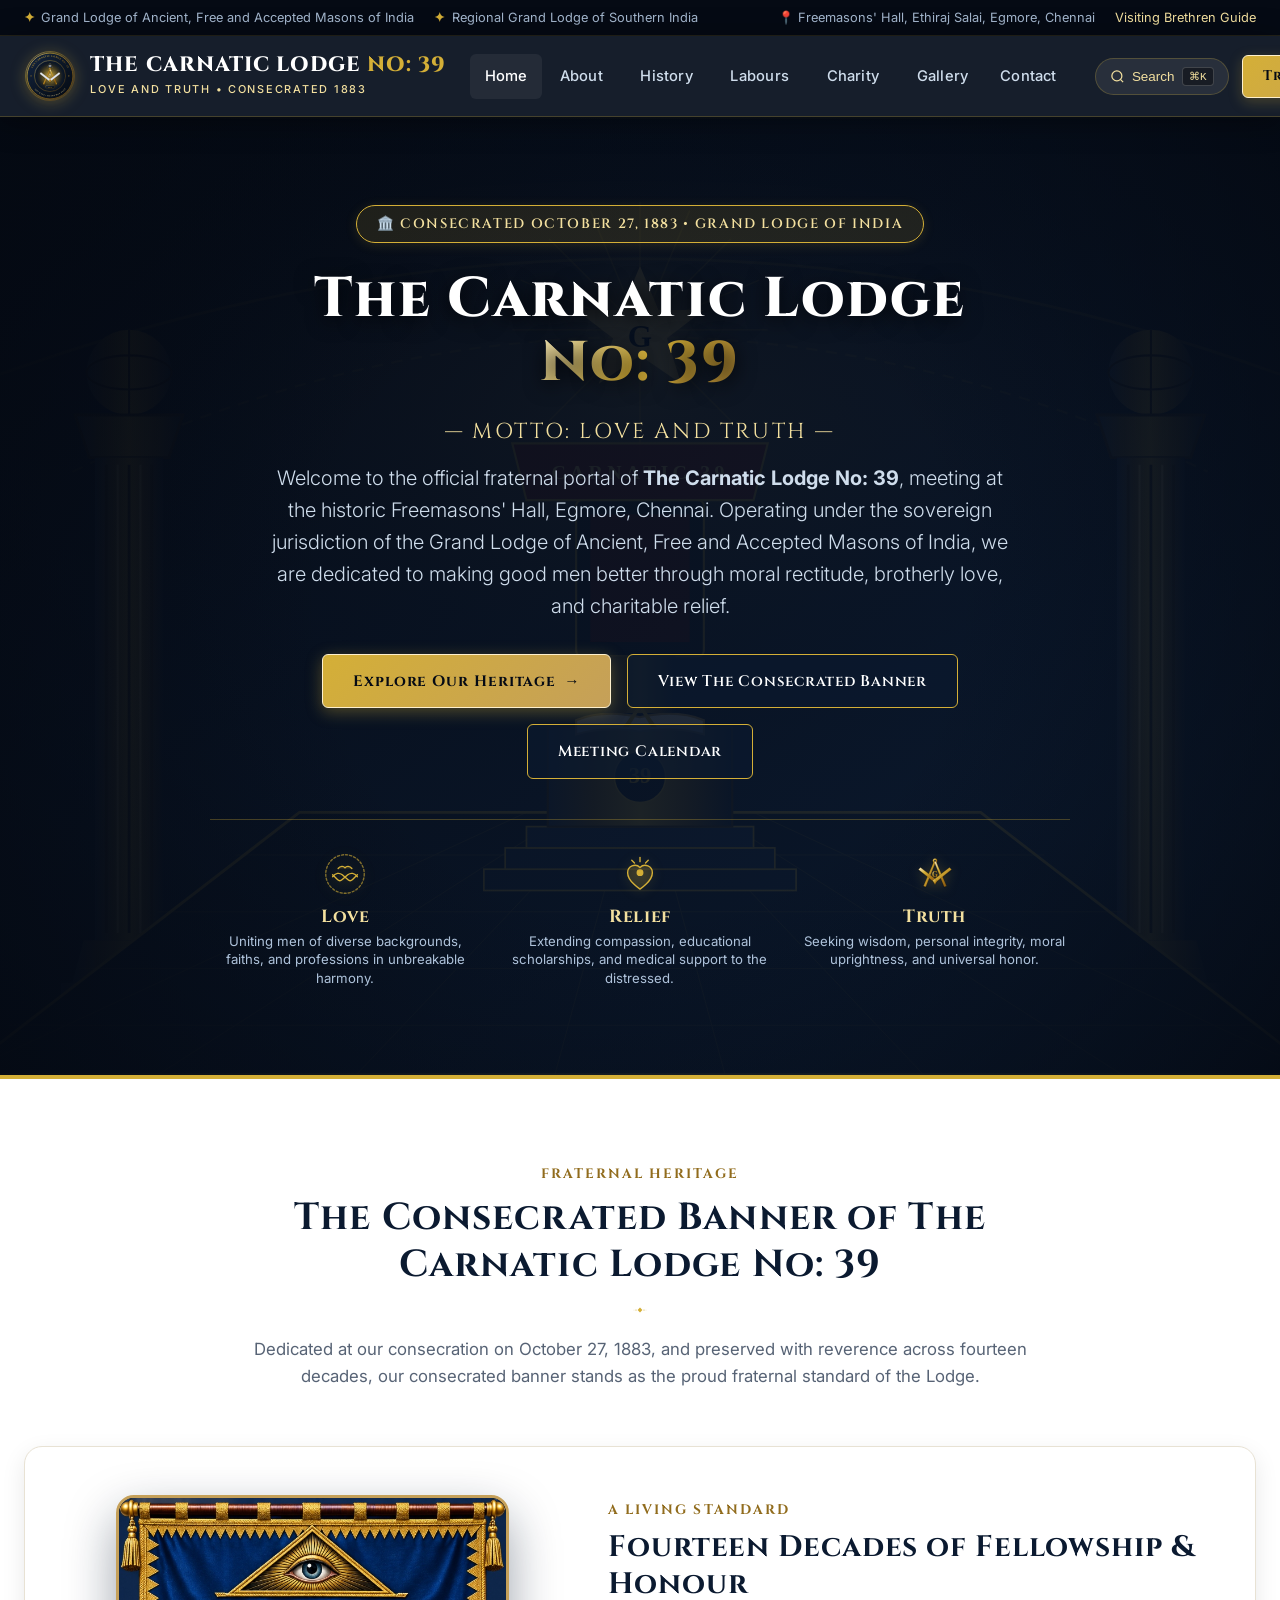
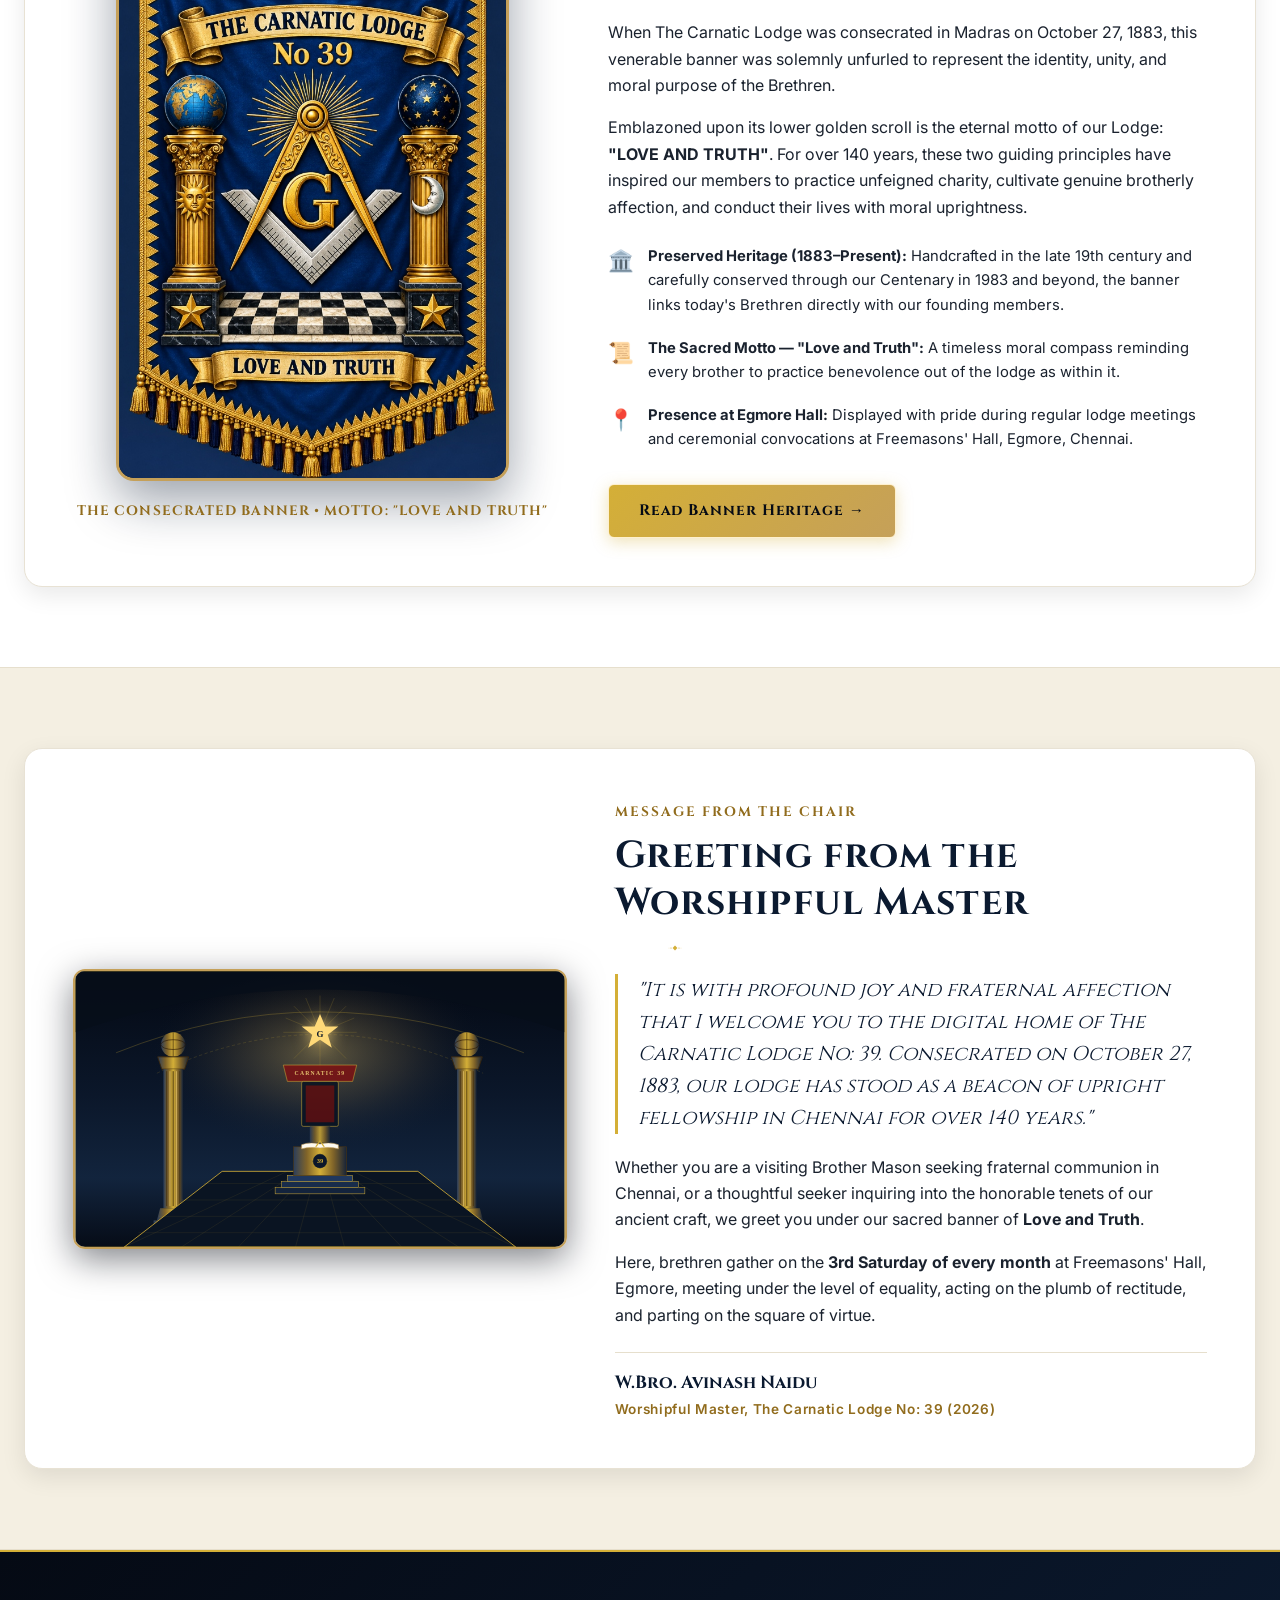
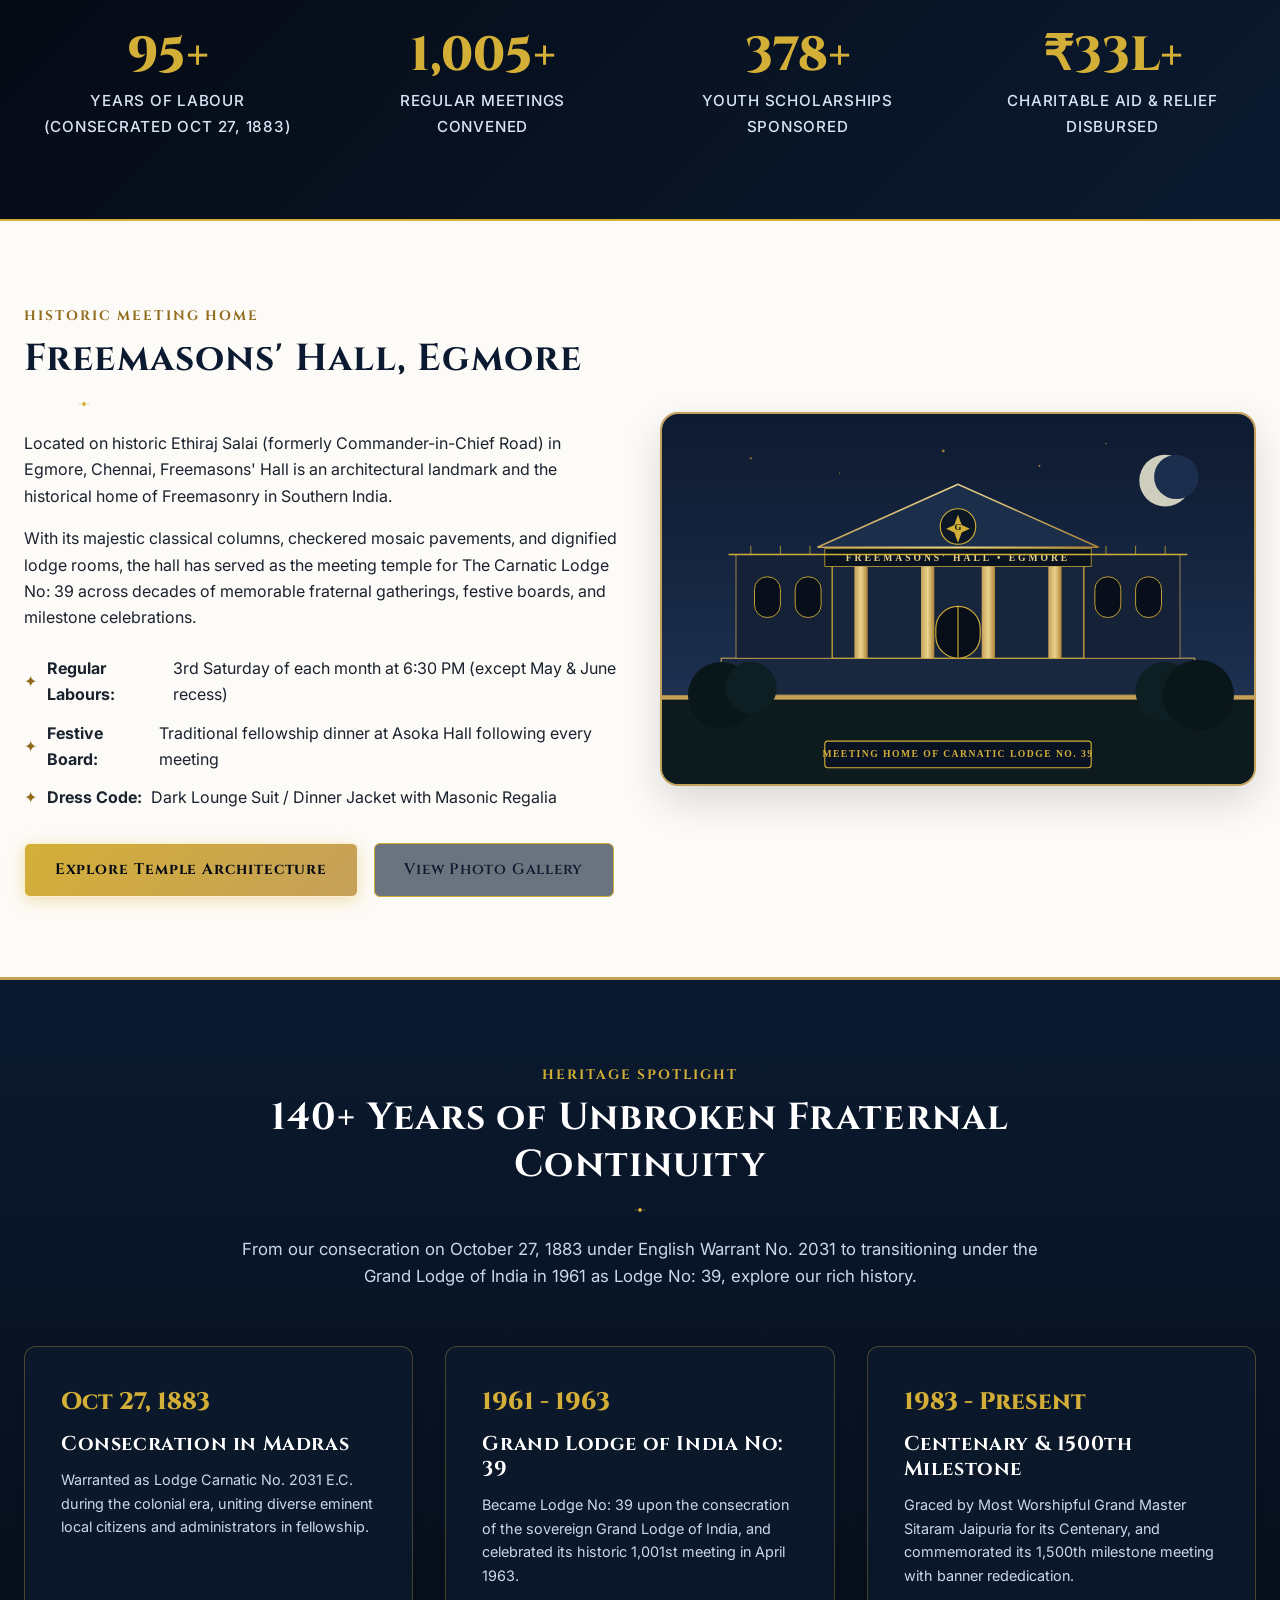
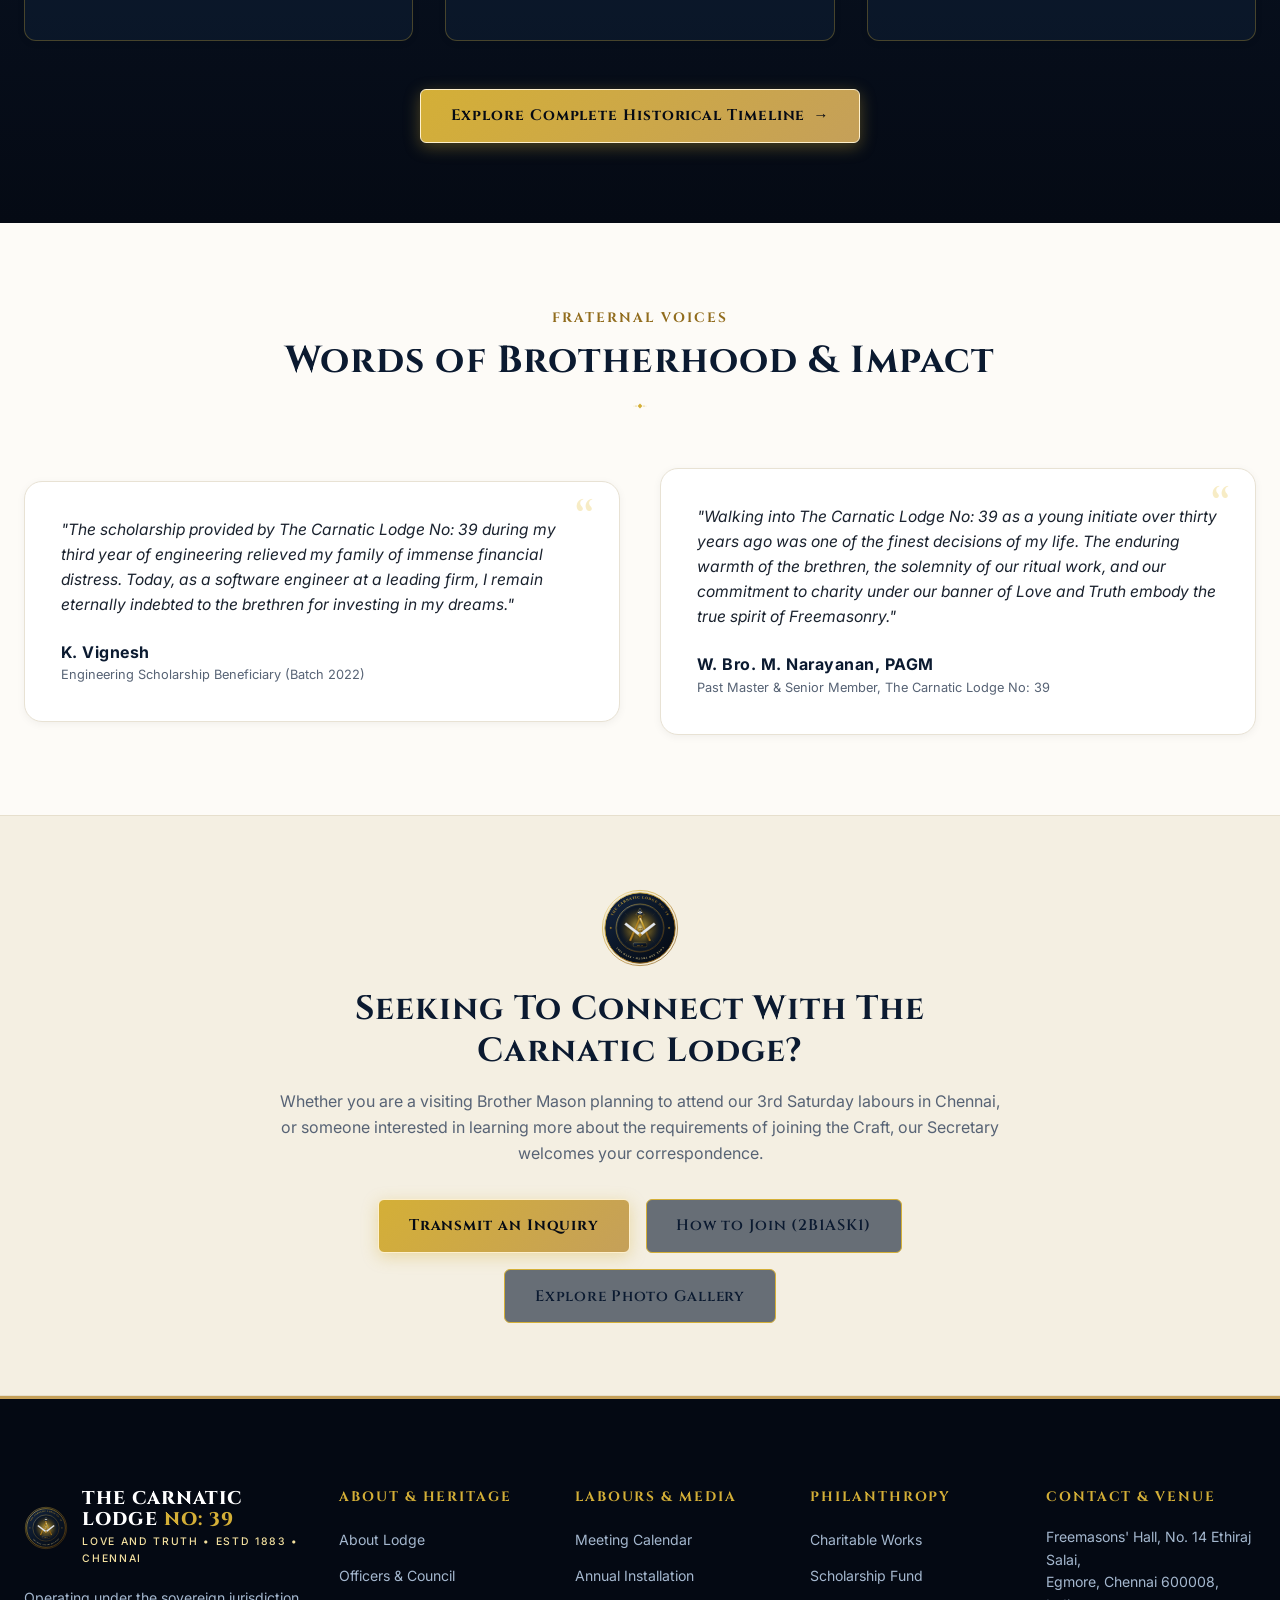
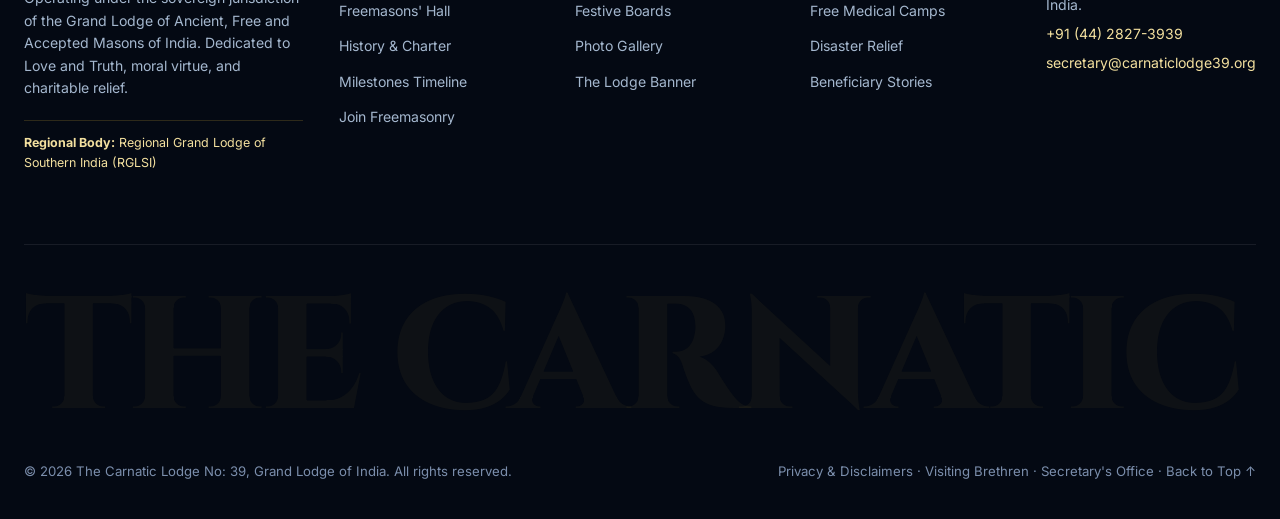
==== index.html @ e3239a6f "Deploy temporary private review build for The Carnatic Lodge No: 39" ====
<!DOCTYPE html>
<html lang="en">
<head>
  <meta charset="UTF-8">
  <meta name="viewport" content="width=device-width, initial-scale=1.0">
  <!-- Private Review Meta: Block all Search Engines & AI Crawlers -->
  <meta name="robots" content="noindex, nofollow, noarchive, nosnippet, noimageindex">
  <meta name="googlebot" content="noindex, nofollow, noarchive, nosnippet, noimageindex">
  <title>The Carnatic Lodge No: 39 | Grand Lodge of India | Consecrated October 27, 1883</title>
  <meta name="description" content="Welcome to the official website of The Carnatic Lodge No: 39, Chennai. Operating under the Grand Lodge of India since October 27, 1883. Motto: Love and Truth.">
  <meta name="keywords" content="The Carnatic Lodge No: 39, The Carnatic Lodge 39, Freemasons Hall Egmore, Grand Lodge of India, Freemasonry Chennai, Love and Truth, Masonic Lodge Tamil Nadu">
  <meta name="author" content="The Carnatic Lodge No: 39">
  <meta property="og:title" content="The Carnatic Lodge No: 39 | Grand Lodge of India">
  <meta property="og:description" content="Over 140 years of fellowship, moral rectitude, and charitable service in Chennai. Consecrated October 27, 1883. Motto: Love and Truth.">
  <meta property="og:type" content="website">
  <meta property="og:image" content="images/lodge-banner.jpg">
  
  <link rel="icon" type="image/svg+xml" href="images/favicon.svg">
  
  <!-- Stylesheets -->
  <link rel="stylesheet" href="css/style.css">
  <link rel="stylesheet" href="css/components.css">
  <link rel="stylesheet" href="css/responsive.css">
</head>
<body>

  <!-- Top Notification Strip -->
  <aside class="top-bar" aria-label="Affiliation and Venue">
    <div class="container">
      <div class="top-bar-left">
        <span class="top-bar-item"><strong class="bullet">✦</strong> Grand Lodge of Ancient, Free and Accepted Masons of India</span>
        <span class="top-bar-item"><strong class="bullet">✦</strong> Regional Grand Lodge of Southern India</span>
      </div>
      <div class="top-bar-right">
        <span class="top-bar-item">📍 Freemasons' Hall, Ethiraj Salai, Egmore, Chennai</span>
        <a href="pages/contact.html#visiting">Visiting Brethren Guide</a>
      </div>
    </div>
  </aside>

  <!-- Mahadhi-Style Header with Mega Menu -->
  <header class="mm-header" role="banner">
    <div class="container">
      <div class="mm-header__in">
        <a class="mm-logo" href="index.html" aria-label="The Carnatic Lodge No: 39 Home">
          <img src="images/lodge-crest.svg" alt="The Carnatic Lodge No: 39 Official Crest" class="mm-logo-crest">
          <div class="mm-logo-text">
            <span class="mm-logo-name">THE CARNATIC LODGE <span>NO: 39</span></span>
            <span class="mm-logo-sub">LOVE AND TRUTH • CONSECRATED 1883</span>
          </div>
        </a>

        <!-- Desktop Navigation with Mega Menus -->
        <nav aria-label="Main Navigation">
          <ul class="mm-nav" id="primaryNav">
            <li><a href="index.html" class="mm-nav-link active">Home</a></li>
            
            <!-- About Dropdown -->
            <li class="has-mega">
              <button type="button" class="mm-nav-btn" aria-haspopup="true">
                About <svg width="10" height="6" viewBox="0 0 10 6" fill="none"><path d="M1 1l4 4 4-4" stroke="currentColor" stroke-width="1.5"/></svg>
              </button>
              <div class="mm-mega">
                <div class="mm-mega__links">
                  <a href="pages/about.html">
                    <span class="mm-mega__ico">🏛️</span>
                    <span><strong>About The Carnatic Lodge</strong><small>Our mission, vision and core tenets of Love and Truth</small></span>
                    <span class="mm-mega__go">→</span>
                  </a>
                  <a href="pages/about.html#officers">
                    <span class="mm-mega__ico">📐</span>
                    <span><strong>Lodge Officers & Council</strong><small>Worshipful Master, Wardens, and Office-Bearers</small></span>
                    <span class="mm-mega__go">→</span>
                  </a>
                  <a href="pages/temple.html">
                    <span class="mm-mega__ico">📍</span>
                    <span><strong>Freemasons' Hall Egmore</strong><small>Classical architecture, Asoka Hall & Temple room</small></span>
                    <span class="mm-mega__go">→</span>
                  </a>
                  <a href="pages/membership.html">
                    <span class="mm-mega__ico">🤝</span>
                    <span><strong>Joining Freemasonry (2B1ASK1)</strong><small>Membership requirements & petition steps</small></span>
                    <span class="mm-mega__go">→</span>
                  </a>
                </div>
                <div class="mm-mega__feat">
                  <span class="mm-mega__feat-tag">Craft Leadership</span>
                  <h5>Consecrated Oct 27, 1883</h5>
                  <p>Over 140 years of continuous labour under the Grand Lodge of India, dedicated to Love and Truth.</p>
                  <a href="pages/about.html" class="mm-mega__feat-btn">Learn More →</a>
                </div>
              </div>
            </li>

            <!-- History Dropdown -->
            <li class="has-mega">
              <button type="button" class="mm-nav-btn" aria-haspopup="true">
                History <svg width="10" height="6" viewBox="0 0 10 6" fill="none"><path d="M1 1l4 4 4-4" stroke="currentColor" stroke-width="1.5"/></svg>
              </button>
              <div class="mm-mega mm-mega--sm">
                <div class="mm-mega__links">
                  <a href="pages/history.html">
                    <span class="mm-mega__ico">📜</span>
                    <span><strong>Foundational Warrant (1883–1884)</strong><small>Consecrated in colonial Madras under Warrant No. 2031 EC</small></span>
                    <span class="mm-mega__go">→</span>
                  </a>
                  <a href="pages/history.html#timeline">
                    <span class="mm-mega__ico">⏳</span>
                    <span><strong>Interactive Timeline</strong><small>Landmark milestones from 1883 to 2026</small></span>
                    <span class="mm-mega__go">→</span>
                  </a>
                  <a href="pages/history.html#lodge-banner">
                    <span class="mm-mega__ico">🛡️</span>
                    <span><strong>The Consecrated Lodge Banner</strong><small>Our historic 1883 consecrated banner & motto Love and Truth</small></span>
                    <span class="mm-mega__go">→</span>
                  </a>
                  <a href="pages/history.html#anecdotes">
                    <span class="mm-mega__ico">🎙️</span>
                    <span><strong>Memoirs of Brethren</strong><small>Archival recollections & fraternal stories</small></span>
                    <span class="mm-mega__go">→</span>
                  </a>
                </div>
              </div>
            </li>

            <!-- Events Dropdown -->
            <li class="has-mega">
              <button type="button" class="mm-nav-btn" aria-haspopup="true">
                Labours <svg width="10" height="6" viewBox="0 0 10 6" fill="none"><path d="M1 1l4 4 4-4" stroke="currentColor" stroke-width="1.5"/></svg>
              </button>
              <div class="mm-mega mm-mega--sm">
                <div class="mm-mega__links">
                  <a href="pages/events.html">
                    <span class="mm-mega__ico">📅</span>
                    <span><strong>Meeting Calendar</strong><small>Regular Labours: 3rd Saturday Monthly at 6:30 PM</small></span>
                    <span class="mm-mega__go">→</span>
                  </a>
                  <a href="pages/events.html#installation">
                    <span class="mm-mega__ico">👑</span>
                    <span><strong>Annual Installation</strong><small>Investiture of the Worshipful Master</small></span>
                    <span class="mm-mega__go">→</span>
                  </a>
                  <a href="pages/events.html#past-events">
                    <span class="mm-mega__ico">🍷</span>
                    <span><strong>Festive Board & Socials</strong><small>Banquet fellowship & family evenings</small></span>
                    <span class="mm-mega__go">→</span>
                  </a>
                </div>
              </div>
            </li>

            <!-- Community & Charity -->
            <li class="has-mega">
              <button type="button" class="mm-nav-btn" aria-haspopup="true">
                Charity <svg width="10" height="6" viewBox="0 0 10 6" fill="none"><path d="M1 1l4 4 4-4" stroke="currentColor" stroke-width="1.5"/></svg>
              </button>
              <div class="mm-mega mm-mega--sm">
                <div class="mm-mega__links">
                  <a href="pages/community.html">
                    <span class="mm-mega__ico">❤️</span>
                    <span><strong>Philanthropic Works</strong><small>Charitable outreach across Tamil Nadu</small></span>
                    <span class="mm-mega__go">→</span>
                  </a>
                  <a href="pages/community.html#scholarships">
                    <span class="mm-mega__ico">🎓</span>
                    <span><strong>Education Scholarships</strong><small>College tuition support for deserving youth</small></span>
                    <span class="mm-mega__go">→</span>
                  </a>
                  <a href="pages/community.html#health">
                    <span class="mm-mega__ico">🩺</span>
                    <span><strong>Free Medical Camps</strong><small>Diagnostic, eye care & surgical assistance</small></span>
                    <span class="mm-mega__go">→</span>
                  </a>
                  <a href="pages/community.html#testimonials">
                    <span class="mm-mega__ico">⭐</span>
                    <span><strong>Beneficiary Voices</strong><small>Direct stories of life-changing impact</small></span>
                    <span class="mm-mega__go">→</span>
                  </a>
                </div>
              </div>
            </li>

            <!-- Gallery Link -->
            <li><a href="pages/gallery.html" class="mm-nav-link">Gallery</a></li>

            <!-- Contact Link -->
            <li><a href="pages/contact.html" class="mm-nav-link">Contact</a></li>

            <li class="mm-nav-actions-mobile" style="display: none;">
              <a href="pages/contact.html" class="mm-btn-cta">Transmit Inquiry</a>
            </li>
          </ul>
        </nav>

        <!-- Right Side Actions -->
        <div class="mm-header__actions">
          <button class="mm-btn-search" aria-label="Search site" title="Search site (Ctrl+K)">
            <svg width="15" height="15" viewBox="0 0 24 24" fill="none" stroke="currentColor" stroke-width="2">
              <circle cx="11" cy="11" r="8"></circle>
              <line x1="21" y1="21" x2="16.65" y2="16.65"></line>
            </svg>
            <span>Search</span>
            <kbd>⌘K</kbd>
          </button>
          
          <a href="pages/contact.html" class="mm-btn-cta">Transmit Inquiry</a>
          
          <button class="mm-hamburger" aria-label="Toggle navigation menu" aria-expanded="false" aria-controls="primaryNav">
            <span class="mm-hamburger-line"></span>
            <span class="mm-hamburger-line"></span>
            <span class="mm-hamburger-line"></span>
          </button>
        </div>
      </div>
    </div>
  </header>

  <!-- Hero Section -->
  <main id="main-content">
    <section class="hero" aria-label="Welcome to The Carnatic Lodge No: 39">
      <div class="container">
        <div class="hero-content">
          <div class="hero-badge">
            <span>🏛️ Consecrated October 27, 1883 • Grand Lodge of India</span>
          </div>
          <h1 class="hero-title">
            The Carnatic Lodge <span>No: 39</span>
          </h1>
          <p class="hero-subtitle" style="font-size: 1.35rem; font-family: var(--font-serif); color: var(--color-gold-champagne); letter-spacing: 0.12em; text-transform: uppercase; margin-bottom: 0.75rem;">
            — Motto: Love and Truth —
          </p>
          <p class="hero-subtitle">
            Welcome to the official fraternal portal of <strong>The Carnatic Lodge No: 39</strong>, meeting at the historic Freemasons' Hall, Egmore, Chennai. Operating under the sovereign jurisdiction of the Grand Lodge of Ancient, Free and Accepted Masons of India, we are dedicated to making good men better through moral rectitude, brotherly love, and charitable relief.
          </p>
          <div class="hero-cta-group">
            <a href="pages/about.html" class="btn-primary">
              <span>Explore Our Heritage</span>
              <span>→</span>
            </a>
            <a href="#banner-showcase" class="btn-secondary">
              <span>View The Consecrated Banner</span>
            </a>
            <a href="pages/events.html" class="btn-secondary">
              <span>Meeting Calendar</span>
            </a>
          </div>

          <!-- Hero 3 Pillars Strip -->
          <div class="hero-pillars-strip">
            <div class="hero-pillar-item">
              <img src="images/icon-fellowship.svg" alt="Brotherly Love Icon" class="hero-pillar-icon">
              <h3 class="hero-pillar-title">Love</h3>
              <p class="hero-pillar-desc">Uniting men of diverse backgrounds, faiths, and professions in unbreakable harmony.</p>
            </div>
            <div class="hero-pillar-item">
              <img src="images/icon-charity.svg" alt="Relief Icon" class="hero-pillar-icon">
              <h3 class="hero-pillar-title">Relief</h3>
              <p class="hero-pillar-desc">Extending compassion, educational scholarships, and medical support to the distressed.</p>
            </div>
            <div class="hero-pillar-item">
              <img src="images/masonic-emblem.svg" alt="Truth Icon" class="hero-pillar-icon">
              <h3 class="hero-pillar-title">Truth</h3>
              <p class="hero-pillar-desc">Seeking wisdom, personal integrity, moral uprightness, and universal honor.</p>
            </div>
          </div>
        </div>
      </div>
    </section>

    <!-- The Consecrated Lodge Banner Showcase -->
    <section class="section" id="banner-showcase" style="background: #ffffff;">
      <div class="container">
        <div class="section-header">
          <span class="section-tag">Fraternal Heritage</span>
          <h2 class="section-title">The Consecrated Banner of The Carnatic Lodge No: 39</h2>
          <img src="images/gold-divider.svg" alt="" class="section-divider">
          <p class="section-subtitle">
            Dedicated at our consecration on October 27, 1883, and preserved with reverence across fourteen decades, our consecrated banner stands as the proud fraternal standard of the Lodge.
          </p>
        </div>

        <div class="feature-box" style="grid-template-columns: 1fr 1.25fr; gap: 3.5rem; align-items: center;">
          <!-- Banner Image Frame -->
          <div style="text-align: center;">
            <div style="border-radius: var(--radius-lg); overflow: hidden; box-shadow: 0 20px 50px rgba(11, 26, 48, 0.4); border: 3px solid var(--color-gold-antique); display: inline-block; background: #070e1a;">
              <img src="images/the-carnatic-lodge-39-banner.jpg" alt="Official Consecrated Banner of The Carnatic Lodge No: 39" style="max-height: 580px; width: auto; object-fit: contain;">
            </div>
            <p style="font-family: var(--font-serif); font-size: 0.85rem; color: var(--color-gold-deep); margin-top: 0.75rem; font-weight: 700; letter-spacing: 0.08em;">
              THE CONSECRATED BANNER • MOTTO: "LOVE AND TRUTH"
            </p>
          </div>

          <!-- Banner Heritage & Significance -->
          <div>
            <span class="section-tag">A Living Standard</span>
            <h3 style="font-size: 1.85rem; color: var(--color-primary-navy); margin-bottom: 1rem;">
              Fourteen Decades of Fellowship & Honour
            </h3>
            <p>
              When The Carnatic Lodge was consecrated in Madras on October 27, 1883, this venerable banner was solemnly unfurled to represent the identity, unity, and moral purpose of the Brethren.
            </p>
            <p>
              Emblazoned upon its lower golden scroll is the eternal motto of our Lodge: <strong>"LOVE AND TRUTH"</strong>. For over 140 years, these two guiding principles have inspired our members to practice unfeigned charity, cultivate genuine brotherly affection, and conduct their lives with moral uprightness.
            </p>
            
            <div style="display: flex; flex-direction: column; gap: 1.15rem; font-size: 0.925rem; margin-top: 1.5rem;">
              <div style="display: flex; gap: 0.85rem;">
                <span style="font-size: 1.3rem; color: var(--color-gold-deep);">🏛️</span>
                <div>
                  <strong>Preserved Heritage (1883–Present):</strong> Handcrafted in the late 19th century and carefully conserved through our Centenary in 1983 and beyond, the banner links today's Brethren directly with our founding members.
                </div>
              </div>

              <div style="display: flex; gap: 0.85rem;">
                <span style="font-size: 1.3rem; color: var(--color-gold-deep);">📜</span>
                <div>
                  <strong>The Sacred Motto — "Love and Truth":</strong> A timeless moral compass reminding every brother to practice benevolence out of the lodge as within it.
                </div>
              </div>

              <div style="display: flex; gap: 0.85rem;">
                <span style="font-size: 1.3rem; color: var(--color-gold-deep);">📍</span>
                <div>
                  <strong>Presence at Egmore Hall:</strong> Displayed with pride during regular lodge meetings and ceremonial convocations at Freemasons' Hall, Egmore, Chennai.
                </div>
              </div>
            </div>

            <div style="margin-top: 2rem;">
              <a href="pages/history.html#lodge-banner" class="btn-primary">Read Banner Heritage →</a>
            </div>
          </div>
        </div>
      </div>
    </section>

    <!-- Welcome Message from the Worshipful Master -->
    <section class="section section-alt">
      <div class="container">
        <div class="feature-box">
          <div class="feature-media">
            <img src="images/hero-temple.svg" alt="Freemasons Hall Temple Interior">
          </div>
          <div class="feature-body">
            <span class="section-tag">Message from the Chair</span>
            <h2 class="section-title">Greeting from the Worshipful Master</h2>
            <img src="images/gold-divider.svg" alt="" class="section-divider" style="margin-left: 0;">
            <p class="lead">
              "It is with profound joy and fraternal affection that I welcome you to the digital home of The Carnatic Lodge No: 39. Consecrated on October 27, 1883, our lodge has stood as a beacon of upright fellowship in Chennai for over 140 years."
            </p>
            <p>
              Whether you are a visiting Brother Mason seeking fraternal communion in Chennai, or a thoughtful seeker inquiring into the honorable tenets of our ancient craft, we greet you under our sacred banner of <strong>Love and Truth</strong>.
            </p>
            <p>
              Here, brethren gather on the <strong>3rd Saturday of every month</strong> at Freemasons' Hall, Egmore, meeting under the level of equality, acting on the plumb of rectitude, and parting on the square of virtue.
            </p>
            <div class="feature-quote-author">
              <div class="author-name">W.Bro. Avinash Naidu</div>
              <div class="author-title">Worshipful Master, The Carnatic Lodge No: 39 (2026)</div>
            </div>
          </div>
        </div>
      </div>
    </section>

    <!-- Animated Impact Statistics Strip -->
    <section class="stats-strip" aria-label="Lodge Statistics and Milestones">
      <div class="container">
        <div class="grid-4">
          <div class="stat-item">
            <div class="stat-number" data-target="143" data-suffix="+">143+</div>
            <div class="stat-label">Years of Labour (Consecrated Oct 27, 1883)</div>
          </div>
          <div class="stat-item">
            <div class="stat-number" data-target="1540" data-suffix="+">1,540+</div>
            <div class="stat-label">Regular Meetings Convened</div>
          </div>
          <div class="stat-item">
            <div class="stat-number" data-target="580" data-suffix="+">580+</div>
            <div class="stat-label">Youth Scholarships Sponsored</div>
          </div>
          <div class="stat-item">
            <div class="stat-number" data-target="52" data-prefix="₹" data-suffix="L+">₹52L+</div>
            <div class="stat-label">Charitable Aid & Relief Disbursed</div>
          </div>
        </div>
      </div>
    </section>

    <!-- Meeting Venue: Freemasons' Hall Egmore -->
    <section class="section">
      <div class="container">
        <div class="grid-2">
          <div>
            <span class="section-tag">Historic Meeting Home</span>
            <h2 class="section-title">Freemasons' Hall, Egmore</h2>
            <img src="images/gold-divider.svg" alt="" class="section-divider" style="margin-left: 0;">
            <p>
              Located on historic Ethiraj Salai (formerly Commander-in-Chief Road) in Egmore, Chennai, Freemasons' Hall is an architectural landmark and the historical home of Freemasonry in Southern India.
            </p>
            <p>
              With its majestic classical columns, checkered mosaic pavements, and dignified lodge rooms, the hall has served as the meeting temple for The Carnatic Lodge No: 39 across decades of memorable fraternal gatherings, festive boards, and milestone celebrations.
            </p>
            <ul style="margin: 1.5rem 0; display: flex; flex-direction: column; gap: 0.75rem;">
              <li style="display: flex; align-items: center; gap: 0.6rem;">
                <span style="color: var(--color-gold-deep);">✦</span>
                <strong>Regular Labours:</strong> 3rd Saturday of each month at 6:30 PM (except May & June recess)
              </li>
              <li style="display: flex; align-items: center; gap: 0.6rem;">
                <span style="color: var(--color-gold-deep);">✦</span>
                <strong>Festive Board:</strong> Traditional fellowship dinner at Asoka Hall following every meeting
              </li>
              <li style="display: flex; align-items: center; gap: 0.6rem;">
                <span style="color: var(--color-gold-deep);">✦</span>
                <strong>Dress Code:</strong> Dark Lounge Suit / Dinner Jacket with Masonic Regalia
              </li>
            </ul>
            <div style="display: flex; gap: 1rem; margin-top: 2rem; flex-wrap: wrap;">
              <a href="pages/temple.html" class="btn-primary">Explore Temple Architecture</a>
              <a href="pages/gallery.html" class="btn-secondary" style="color: var(--color-primary-navy);">View Photo Gallery</a>
            </div>
          </div>
          <div>
            <img src="images/freemasons-hall-chennai.svg" alt="Freemasons Hall Egmore Chennai Facade" style="border-radius: var(--radius-lg); box-shadow: var(--shadow-lg); border: 2px solid var(--color-gold-antique);">
          </div>
        </div>
      </div>
    </section>

    <!-- History Spotlight Preview -->
    <section class="section section-dark">
      <div class="container">
        <div class="section-header">
          <span class="section-tag">Heritage Spotlight</span>
          <h2 class="section-title">140+ Years of Unbroken Fraternal Continuity</h2>
          <img src="images/gold-divider.svg" alt="" class="section-divider">
          <p class="section-subtitle">
            From our consecration on October 27, 1883 under English Warrant No. 2031 to transitioning under the Grand Lodge of India in 1961 as Lodge No: 39, explore our rich history.
          </p>
        </div>

        <div class="grid-3">
          <div class="card" style="background: rgba(14, 28, 48, 0.7); border-color: rgba(212, 175, 55, 0.3);">
            <div style="font-family: var(--font-serif); font-size: 1.5rem; font-weight: 800; color: var(--color-gold-primary); margin-bottom: 0.5rem;">
              Oct 27, 1883
            </div>
            <h3 style="color: var(--color-white); font-size: 1.25rem; margin-bottom: 0.75rem;">Consecration in Madras</h3>
            <p style="color: #cbd8ea; font-size: 0.9rem;">
              Warranted as Lodge Carnatic No. 2031 E.C. during the colonial era, uniting diverse eminent local citizens and administrators in fellowship.
            </p>
          </div>

          <div class="card" style="background: rgba(14, 28, 48, 0.7); border-color: rgba(212, 175, 55, 0.3);">
            <div style="font-family: var(--font-serif); font-size: 1.5rem; font-weight: 800; color: var(--color-gold-primary); margin-bottom: 0.5rem;">
              1961 - 1963
            </div>
            <h3 style="color: var(--color-white); font-size: 1.25rem; margin-bottom: 0.75rem;">Grand Lodge of India No: 39</h3>
            <p style="color: #cbd8ea; font-size: 0.9rem;">
              Became Lodge No: 39 upon the consecration of the sovereign Grand Lodge of India, and celebrated its historic 1,001st meeting in April 1963.
            </p>
          </div>

          <div class="card" style="background: rgba(14, 28, 48, 0.7); border-color: rgba(212, 175, 55, 0.3);">
            <div style="font-family: var(--font-serif); font-size: 1.5rem; font-weight: 800; color: var(--color-gold-primary); margin-bottom: 0.5rem;">
              1983 - Present
            </div>
            <h3 style="color: var(--color-white); font-size: 1.25rem; margin-bottom: 0.75rem;">Centenary & 1500th Milestone</h3>
            <p style="color: #cbd8ea; font-size: 0.9rem;">
              Graced by Most Worshipful Grand Master Sitaram Jaipuria for its Centenary, and commemorated its 1,500th milestone meeting with banner rededication.
            </p>
          </div>
        </div>

        <div style="text-align: center; margin-top: 3rem;">
          <a href="pages/history.html" class="btn-primary">
            <span>Explore Complete Historical Timeline</span>
            <span>→</span>
          </a>
        </div>
      </div>
    </section>

    <!-- Fraternal Testimonial & Beneficiary Voices -->
    <section class="section">
      <div class="container">
        <div class="section-header">
          <span class="section-tag">Fraternal Voices</span>
          <h2 class="section-title">Words of Brotherhood & Impact</h2>
          <img src="images/gold-divider.svg" alt="" class="section-divider">
        </div>

        <div class="grid-2">
          <div class="testimonial-card">
            <span class="quote-mark">“</span>
            <div class="testimonial-body">
              "The scholarship provided by The Carnatic Lodge No: 39 during my third year of engineering relieved my family of immense financial distress. Today, as a software engineer at a leading firm, I remain eternally indebted to the brethren for investing in my dreams."
            </div>
            <div class="testimonial-author">
              <div class="author-info">
                <h4>K. Vignesh</h4>
                <p>Engineering Scholarship Beneficiary (Batch 2022)</p>
              </div>
            </div>
          </div>

          <div class="testimonial-card">
            <span class="quote-mark">“</span>
            <div class="testimonial-body">
              "Walking into The Carnatic Lodge No: 39 as a young initiate over thirty years ago was one of the finest decisions of my life. The enduring warmth of the brethren, the solemnity of our ritual work, and our commitment to charity under our banner of Love and Truth embody the true spirit of Freemasonry."
            </div>
            <div class="testimonial-author">
              <div class="author-info">
                <h4>W. Bro. M. Narayanan, PAGM</h4>
                <p>Past Master & Senior Member, The Carnatic Lodge No: 39</p>
              </div>
            </div>
          </div>
        </div>
      </div>
    </section>

    <!-- Call to Action Banner -->
    <section class="section section-alt" style="text-align: center; padding: 4.5rem 0;">
      <div class="container">
        <div style="max-width: 720px; margin: 0 auto;">
          <img src="images/lodge-crest.svg" alt="Lodge Crest" style="width: 80px; height: 80px; margin: 0 auto 1.25rem;">
          <h2 class="section-title" style="font-size: 2.1rem;">Seeking To Connect With The Carnatic Lodge?</h2>
          <p style="color: var(--color-text-muted); margin-bottom: 2rem;">
            Whether you are a visiting Brother Mason planning to attend our 3rd Saturday labours in Chennai, or someone interested in learning more about the requirements of joining the Craft, our Secretary welcomes your correspondence.
          </p>
          <div style="display: flex; justify-content: center; gap: 1rem; flex-wrap: wrap;">
            <a href="pages/contact.html" class="btn-primary">Transmit an Inquiry</a>
            <a href="pages/membership.html" class="btn-secondary" style="color: var(--color-primary-navy);">How to Join (2B1ASK1)</a>
            <a href="pages/gallery.html" class="btn-secondary" style="color: var(--color-primary-navy);">Explore Photo Gallery</a>
          </div>
        </div>
      </div>
    </section>
  </main>

  <!-- Mahadhi-Style Footer with Big Watermark -->
  <footer class="mm-footer" role="contentinfo">
    <div class="container">
      <div class="mm-footer__top">
        <!-- Brand Info -->
        <div class="mm-footer__brand">
          <a class="mm-logo" href="index.html">
            <img src="images/lodge-crest.svg" alt="The Carnatic Lodge Crest" style="width: 44px; height: 44px;">
            <div class="mm-logo-text">
              <span class="mm-logo-name" style="font-size: 1.15rem;">THE CARNATIC LODGE <span>NO: 39</span></span>
              <span class="mm-logo-sub" style="font-size: 0.65rem;">LOVE AND TRUTH • ESTD 1883 • CHENNAI</span>
            </div>
          </a>
          <p>
            Operating under the sovereign jurisdiction of the Grand Lodge of Ancient, Free and Accepted Masons of India. Dedicated to Love and Truth, moral virtue, and charitable relief.
          </p>
          <div class="mm-footer__affil">
            <strong>Regional Body:</strong> Regional Grand Lodge of Southern India (RGLSI)
          </div>
        </div>

        <!-- Col 2: About & Heritage -->
        <div>
          <h4>About & Heritage</h4>
          <ul>
            <li><a href="pages/about.html">About Lodge</a></li>
            <li><a href="pages/about.html#officers">Officers & Council</a></li>
            <li><a href="pages/temple.html">Freemasons' Hall</a></li>
            <li><a href="pages/history.html">History & Charter</a></li>
            <li><a href="pages/history.html#timeline">Milestones Timeline</a></li>
            <li><a href="pages/membership.html">Join Freemasonry</a></li>
          </ul>
        </div>

        <!-- Col 3: Labours & Media -->
        <div>
          <h4>Labours & Media</h4>
          <ul>
            <li><a href="pages/events.html">Meeting Calendar</a></li>
            <li><a href="pages/events.html#installation">Annual Installation</a></li>
            <li><a href="pages/events.html#past-events">Festive Boards</a></li>
            <li><a href="pages/gallery.html">Photo Gallery</a></li>
            <li><a href="pages/history.html#lodge-banner">The Lodge Banner</a></li>
          </ul>
        </div>

        <!-- Col 4: Charity & Service -->
        <div>
          <h4>Philanthropy</h4>
          <ul>
            <li><a href="pages/community.html">Charitable Works</a></li>
            <li><a href="pages/community.html#scholarships">Scholarship Fund</a></li>
            <li><a href="pages/community.html#health">Free Medical Camps</a></li>
            <li><a href="pages/community.html#relief">Disaster Relief</a></li>
            <li><a href="pages/community.html#testimonials">Beneficiary Stories</a></li>
          </ul>
        </div>

        <!-- Col 5: Contact & Venue -->
        <div>
          <h4>Contact & Venue</h4>
          <address>
            Freemasons' Hall, No. 14 Ethiraj Salai,<br>
            Egmore, Chennai 600008, India.<br>
            <a href="tel:+914428273939">+91 (44) 2827-3939</a><br>
            <a href="mailto:secretary@carnaticlodge39.org">secretary@carnaticlodge39.org</a>
          </address>
        </div>
      </div>

      <!-- Signature Mahadhi Big Watermark Text -->
      <div class="mm-footer__big" aria-hidden="true">THE CARNATIC 39</div>

      <!-- Footer Bottom -->
      <div class="mm-footer__bottom">
        <span>&copy; 2026 The Carnatic Lodge No: 39, Grand Lodge of India. All rights reserved.</span>
        <span>
          <a href="pages/about.html">Privacy & Disclaimers</a> &middot; 
          <a href="pages/contact.html#visiting">Visiting Brethren</a> &middot; 
          <a href="pages/contact.html">Secretary's Office</a> &middot; 
          <a href="#main-content">Back to Top ↑</a>
        </span>
      </div>
    </div>
  </footer>

  <!-- Back to Top Button -->
  <button class="back-to-top" aria-label="Scroll back to top">↑</button>

  <!-- Scripts -->
  <script src="js/main.js"></script>
  <script src="js/search.js"></script>
</body>
</html>
---- css/style.css ----
/* ==========================================================================
   CARNATIC LODGE NO. 39 - OFFICIAL WEBSITE STYLESHEET
   Jurisdiction: Grand Lodge of India (GLI) & RGLSI • Consecrated 1883
   Design System: Inspired by modern luxury architecture & Mahadhi structure
   ========================================================================== */

@import url('https://fonts.googleapis.com/css2?family=Cinzel:wght@500;600;700;800;900&family=Inter:wght@300;400;500;600;700&display=swap');

:root {
  /* Masonic Regal Color Palette */
  --color-primary-dark: #050a14;
  --color-primary-navy: #0b1a30;
  --color-primary-blue: #122544;
  --color-primary-royal: #1b355e;
  
  --color-gold-light: #fef0cd;
  --color-gold-champagne: #f3e09f;
  --color-gold-primary: #d4af37;
  --color-gold-antique: #c5a059;
  --color-gold-deep: #916c1d;

  --color-crimson: #7b1113;
  --color-crimson-light: #9e1a1c;

  --color-parchment: #fdfbf7;
  --color-parchment-dark: #f4efe2;
  --color-parchment-border: #e6dfcd;

  --color-text-dark: #1a222e;
  --color-text-muted: #576375;
  --color-text-light: #e8effa;
  --color-text-gold: #e2c068;

  --color-white: #ffffff;
  --color-border-subtle: rgba(212, 175, 55, 0.22);
  --color-card-bg: #ffffff;
  --color-card-border: #e8e2d4;

  /* Typography */
  --font-serif: 'Cinzel', 'Times New Roman', Georgia, serif;
  --font-sans: 'Inter', -apple-system, BlinkMacSystemFont, 'Segoe UI', Roboto, sans-serif;

  /* Shadows & Transitions */
  --shadow-sm: 0 2px 8px rgba(0, 0, 0, 0.05);
  --shadow-md: 0 8px 24px rgba(0, 0, 0, 0.09);
  --shadow-lg: 0 16px 40px rgba(0, 0, 0, 0.14);
  --shadow-gold: 0 4px 20px rgba(212, 175, 55, 0.25);
  --shadow-navy: 0 10px 35px rgba(5, 10, 20, 0.5);

  --ease-smooth: cubic-bezier(0.25, 0.8, 0.25, 1);
  --transition-fast: 0.2s ease;
  --transition-normal: 0.35s var(--ease-smooth);
  --transition-slow: 0.5s ease;

  --radius-sm: 6px;
  --radius-md: 12px;
  --radius-lg: 18px;
  --radius-xl: 26px;
  --radius-full: 9999px;

  --max-width: 1280px;
}

/* Base Resets */
*, *::before, *::after {
  box-sizing: border-box;
  margin: 0;
  padding: 0;
}

html {
  scroll-behavior: smooth;
  font-size: 16px;
}

body {
  font-family: var(--font-sans);
  background-color: var(--color-parchment);
  color: var(--color-text-dark);
  line-height: 1.65;
  -webkit-font-smoothing: antialiased;
  -moz-osx-font-smoothing: grayscale;
  overflow-x: hidden;
}

h1, h2, h3, h4, h5, h6 {
  font-family: var(--font-serif);
  font-weight: 700;
  line-height: 1.25;
  letter-spacing: 0.03em;
  color: var(--color-primary-navy);
}

p {
  margin-bottom: 1rem;
}

a {
  color: var(--color-gold-deep);
  text-decoration: none;
  transition: color var(--transition-fast);
}

a:hover {
  color: var(--color-gold-primary);
}

img, svg {
  display: block;
  max-width: 100%;
}

ul {
  list-style: none;
}

.container {
  width: 100%;
  max-width: var(--max-width);
  margin-left: auto;
  margin-right: auto;
  padding-left: 1.5rem;
  padding-right: 1.5rem;
}

/* ==========================================================================
   TOP NOTIFICATION STRIP
   ========================================================================== */
.top-bar {
  background: var(--color-primary-dark);
  color: #a4b7ce;
  font-size: 0.8rem;
  border-bottom: 1px solid rgba(212, 175, 55, 0.15);
  padding: 0.45rem 0;
}

.top-bar .container {
  display: flex;
  justify-content: space-between;
  align-items: center;
  flex-wrap: wrap;
  gap: 0.5rem;
}

.top-bar-left {
  display: flex;
  align-items: center;
  gap: 1.25rem;
}

.top-bar-item {
  display: inline-flex;
  align-items: center;
  gap: 0.4rem;
}

.top-bar-item .bullet {
  color: var(--color-gold-primary);
}

.top-bar-right {
  display: flex;
  align-items: center;
  gap: 1.25rem;
}

.top-bar-right a {
  color: var(--color-gold-champagne);
  font-size: 0.8rem;
  transition: color var(--transition-fast);
}

.top-bar-right a:hover {
  color: var(--color-white);
}

/* ==========================================================================
   MAHADHI-STYLE HEADER & MEGA MENU (mm-header, mm-nav, mm-mega)
   ========================================================================== */
.mm-header {
  position: sticky;
  top: 0;
  z-index: 1000;
  background: rgba(8, 16, 30, 0.94);
  backdrop-filter: blur(18px) saturate(1.4);
  -webkit-backdrop-filter: blur(18px) saturate(1.4);
  border-bottom: 1px solid rgba(212, 175, 55, 0.25);
  box-shadow: 0 4px 30px rgba(0, 0, 0, 0.4);
  transition: background var(--transition-normal), box-shadow var(--transition-normal);
  color: var(--color-white);
}

.mm-header.scrolled {
  background: rgba(5, 10, 20, 0.98);
  box-shadow: 0 10px 35px rgba(0, 0, 0, 0.6);
  border-bottom-color: var(--color-gold-antique);
}

.mm-header__in {
  display: flex;
  align-items: center;
  justify-content: space-between;
  height: 80px;
  gap: 1.5rem;
}

/* Brand Logo */
.mm-logo {
  display: flex;
  align-items: center;
  gap: 0.9rem;
  text-decoration: none;
  flex-shrink: 0;
}

.mm-logo-crest {
  width: 52px;
  height: 52px;
  flex-shrink: 0;
  filter: drop-shadow(0 2px 8px rgba(212, 175, 55, 0.35));
  transition: transform var(--transition-fast);
}

.mm-logo:hover .mm-logo-crest {
  transform: scale(1.06);
}

.mm-logo-text {
  display: flex;
  flex-direction: column;
}

.mm-logo-name {
  font-family: var(--font-serif);
  font-size: 1.3rem;
  font-weight: 800;
  color: var(--color-white);
  letter-spacing: 0.05em;
  line-height: 1.1;
}

.mm-logo-name span {
  color: var(--color-gold-primary);
}

.mm-logo-sub {
  font-size: 0.68rem;
  color: var(--color-gold-champagne);
  letter-spacing: 0.16em;
  text-transform: uppercase;
  margin-top: 0.2rem;
  font-weight: 500;
}

/* Main Navigation Bar (mm-nav) */
.mm-nav {
  display: flex;
  align-items: center;
  gap: 0.2rem;
  list-style: none;
  margin: 0;
  padding: 0;
}

.mm-nav > li {
  position: relative;
}

.mm-nav-link,
.mm-nav-btn {
  background: transparent;
  border: none;
  font-family: var(--font-sans);
  font-size: 0.92rem;
  font-weight: 500;
  color: #cfddec;
  padding: 0.65rem 0.9rem;
  border-radius: var(--radius-sm);
  display: inline-flex;
  align-items: center;
  gap: 0.35rem;
  cursor: pointer;
  text-decoration: none;
  transition: color var(--transition-fast), background var(--transition-fast);
  letter-spacing: 0.015em;
}

.mm-nav-btn svg {
  transition: transform var(--transition-fast);
  stroke: var(--color-gold-primary);
}

.mm-nav > li:hover > .mm-nav-link,
.mm-nav > li:hover > .mm-nav-btn,
.mm-nav-link.active {
  color: var(--color-white);
  background: rgba(255, 255, 255, 0.06);
}

.mm-nav > li:hover > .mm-nav-btn svg {
  transform: rotate(180deg);
}

/* ==========================================================================
   MAHADHI MEGA DROPDOWN (mm-mega)
   ========================================================================== */
.mm-mega {
  position: absolute;
  top: calc(100% + 12px);
  left: 50%;
  width: min(720px, 92vw);
  display: grid;
  grid-template-columns: 1.6fr 1fr;
  gap: 12px;
  padding: 14px;
  border-radius: var(--radius-xl);
  background: rgba(9, 18, 34, 0.97);
  -webkit-backdrop-filter: blur(28px) saturate(1.4);
  backdrop-filter: blur(28px) saturate(1.4);
  border: 1px solid rgba(212, 175, 55, 0.3);
  box-shadow: 0 35px 90px rgba(0, 0, 0, 0.6);
  opacity: 0;
  visibility: hidden;
  transform: translate(-50%, 10px) scale(0.97);
  transform-origin: 50% 0;
  transition: opacity 0.3s var(--ease-smooth), transform 0.35s var(--ease-smooth), visibility 0.3s;
  z-index: 1050;
}

/* Hover bridge */
.mm-mega::before {
  content: '';
  position: absolute;
  left: 0;
  right: 0;
  top: -16px;
  height: 16px;
}

.mm-nav > li.has-mega:hover .mm-mega,
.mm-nav > li.has-mega:focus-within .mm-mega {
  opacity: 1;
  visibility: visible;
  transform: translate(-50%, 0) scale(1);
}

/* Smarter mega menu for single column */
.mm-mega--sm {
  width: 380px;
  grid-template-columns: 1fr;
}

.mm-mega__links {
  display: grid;
  gap: 4px;
  align-content: start;
}

.mm-mega__links a {
  display: grid;
  grid-template-columns: 38px 1fr 16px;
  gap: 12px;
  align-items: center;
  padding: 10px 12px;
  border-radius: 14px;
  color: var(--color-white);
  text-decoration: none;
  transition: background 0.2s, transform 0.2s;
  background: transparent;
}

.mm-mega__links a:hover {
  background: rgba(212, 175, 55, 0.1);
  transform: translateX(3px);
}

.mm-mega__ico {
  width: 38px;
  height: 38px;
  border-radius: 10px;
  background: rgba(255, 255, 255, 0.05);
  border: 1px solid rgba(212, 175, 55, 0.25);
  display: flex;
  align-items: center;
  justify-content: center;
  color: var(--color-gold-primary);
  flex-shrink: 0;
}

.mm-mega__links a:hover .mm-mega__ico {
  background: var(--color-gold-primary);
  color: var(--color-primary-dark);
}

.mm-mega__links a strong {
  display: block;
  font-family: var(--font-serif);
  font-size: 0.92rem;
  font-weight: 700;
  color: var(--color-white);
  line-height: 1.25;
}

.mm-mega__links a small {
  display: block;
  font-size: 0.76rem;
  color: #a4b7ce;
  line-height: 1.35;
  margin-top: 2px;
  font-weight: 400;
}

.mm-mega__go {
  color: var(--color-gold-champagne);
  opacity: 0.6;
  transition: transform 0.2s, opacity 0.2s;
}

.mm-mega__links a:hover .mm-mega__go {
  opacity: 1;
  transform: translateX(3px);
  color: var(--color-gold-primary);
}

/* Side Feature Highlight Card inside Mega Menu */
.mm-mega__feat {
  background: rgba(255, 255, 255, 0.03);
  border: 1px solid rgba(212, 175, 55, 0.18);
  border-radius: 16px;
  padding: 1.2rem;
  display: flex;
  flex-direction: column;
  justify-content: space-between;
}

.mm-mega__feat-tag {
  display: inline-block;
  font-size: 0.68rem;
  font-weight: 700;
  letter-spacing: 0.12em;
  text-transform: uppercase;
  color: var(--color-gold-primary);
  margin-bottom: 0.5rem;
}

.mm-mega__feat h5 {
  font-family: var(--font-serif);
  font-size: 1.05rem;
  color: var(--color-white);
  margin-bottom: 0.4rem;
}

.mm-mega__feat p {
  font-size: 0.78rem;
  color: #adbcd0;
  line-height: 1.4;
  margin-bottom: 0.8rem;
}

.mm-mega__feat-btn {
  font-family: var(--font-serif);
  font-size: 0.8rem;
  font-weight: 700;
  color: var(--color-gold-champagne);
  display: inline-flex;
  align-items: center;
  gap: 0.35rem;
}

.mm-mega__feat-btn:hover {
  color: var(--color-white);
}

/* Header Actions (Search & CTA Button) */
.mm-header__actions {
  display: flex;
  align-items: center;
  gap: 0.85rem;
  flex-shrink: 0;
}

.mm-btn-search {
  background: rgba(255, 255, 255, 0.08);
  border: 1px solid rgba(212, 175, 55, 0.25);
  color: var(--color-gold-champagne);
  display: inline-flex;
  align-items: center;
  gap: 0.45rem;
  padding: 0.5rem 0.85rem;
  border-radius: var(--radius-full);
  font-size: 0.84rem;
  cursor: pointer;
  transition: all var(--transition-fast);
}

.mm-btn-search:hover {
  background: rgba(212, 175, 55, 0.2);
  border-color: var(--color-gold-primary);
  color: var(--color-white);
}

.mm-btn-search kbd {
  background: rgba(0, 0, 0, 0.4);
  padding: 0.15rem 0.4rem;
  border-radius: 4px;
  font-size: 0.68rem;
  border: 1px solid rgba(255, 255, 255, 0.18);
}

.mm-btn-cta {
  display: inline-flex;
  align-items: center;
  gap: 0.4rem;
  background: linear-gradient(135deg, var(--color-gold-primary), var(--color-gold-antique));
  color: var(--color-primary-dark);
  font-family: var(--font-serif);
  font-weight: 700;
  font-size: 0.85rem;
  letter-spacing: 0.05em;
  padding: 0.6rem 1.25rem;
  border-radius: var(--radius-sm);
  border: 1px solid var(--color-gold-light);
  box-shadow: 0 4px 14px rgba(212, 175, 55, 0.25);
  transition: all var(--transition-fast);
  text-decoration: none;
}

.mm-btn-cta:hover {
  background: linear-gradient(135deg, var(--color-gold-light), var(--color-gold-primary));
  color: var(--color-primary-dark);
  transform: translateY(-1px);
  box-shadow: 0 6px 18px rgba(212, 175, 55, 0.4);
}

/* Mobile Hamburger Toggle */
.mm-hamburger {
  display: none;
  background: none;
  border: none;
  cursor: pointer;
  padding: 0.5rem;
  z-index: 1001;
}

.mm-hamburger-line {
  display: block;
  width: 25px;
  height: 2px;
  margin: 5px 0;
  background-color: var(--color-gold-primary);
  transition: all var(--transition-fast);
}

/* ==========================================================================
   MAHADHI-STYLE FOOTER (mm-footer, mm-footer__big, mm-footer__bottom)
   ========================================================================== */
.mm-footer {
  background: #040913;
  color: #fff;
  padding: 90px 0 36px;
  border-top: 3px solid var(--color-gold-antique);
  position: relative;
  overflow: hidden;
}

.mm-footer__top {
  display: grid;
  grid-template-columns: 1.4fr repeat(4, 1fr);
  gap: 36px;
  padding-bottom: 50px;
  border-bottom: 1px solid rgba(255, 255, 255, 0.08);
  position: relative;
  z-index: 2;
}

.mm-footer__brand .mm-logo {
  margin-bottom: 1.25rem;
}

.mm-footer__brand p {
  color: #a4b7ce;
  max-width: 320px;
  font-size: 0.88rem;
  line-height: 1.6;
  margin-bottom: 1.25rem;
}

.mm-footer__affil {
  font-size: 0.78rem;
  color: var(--color-gold-champagne);
  border-top: 1px solid rgba(212, 175, 55, 0.2);
  padding-top: 0.75rem;
  margin-bottom: 1.25rem;
}

.mm-footer h4 {
  font-family: var(--font-serif);
  font-weight: 700;
  font-size: 0.85rem;
  letter-spacing: 0.14em;
  text-transform: uppercase;
  color: var(--color-gold-primary);
  margin-bottom: 1.25rem;
}

.mm-footer ul {
  list-style: none;
  margin: 0;
  padding: 0;
  display: grid;
  gap: 9px;
}

.mm-footer ul a {
  color: #a4b7ce;
  font-size: 0.88rem;
  text-decoration: none;
  transition: all var(--transition-fast);
  display: inline-flex;
  align-items: center;
  gap: 0.35rem;
}

.mm-footer ul a:hover {
  color: var(--color-white);
  transform: translateX(4px);
}

.mm-footer address {
  font-style: normal;
  font-size: 0.88rem;
  color: #a4b7ce;
  line-height: 1.6;
}

.mm-footer address a {
  color: var(--color-gold-champagne);
  display: inline-block;
  margin-top: 0.4rem;
}

.mm-footer address a:hover {
  color: var(--color-white);
}

/* Iconic Mahadhi-style Big Watermark Text */
.mm-footer__big {
  font-family: var(--font-serif);
  font-weight: 800;
  font-size: clamp(50px, 12.5vw, 195px);
  line-height: 0.88;
  letter-spacing: -0.04em;
  color: rgba(212, 175, 55, 0.05);
  margin: 45px 0 15px;
  white-space: nowrap;
  overflow: hidden;
  user-select: none;
  pointer-events: none;
  text-align: center;
  text-transform: uppercase;
  position: relative;
  z-index: 1;
}

/* Footer Bottom Strip */
.mm-footer__bottom {
  display: flex;
  flex-wrap: wrap;
  justify-content: space-between;
  align-items: center;
  gap: 16px;
  font-size: 0.825rem;
  color: #7b8eac;
  position: relative;
  z-index: 2;
  padding-top: 15px;
}

.mm-footer__bottom a {
  color: #7b8eac;
  text-decoration: none;
  transition: color var(--transition-fast);
}

.mm-footer__bottom a:hover {
  color: var(--color-gold-champagne);
}

/* ==========================================================================
   HERO BANNER COMPONENT
   ========================================================================== */
.hero {
  position: relative;
  min-height: 85vh;
  display: flex;
  align-items: center;
  background: linear-gradient(135deg, rgba(5, 10, 20, 0.94), rgba(11, 26, 48, 0.88)), url('../images/hero-temple.svg') center/cover no-repeat;
  color: var(--color-white);
  padding: 5.5rem 0 4.5rem;
  overflow: hidden;
  border-bottom: 4px solid var(--color-gold-primary);
}

.hero::after {
  content: '';
  position: absolute;
  inset: 0;
  background: radial-gradient(circle at center, transparent 40%, rgba(4, 9, 18, 0.85) 100%);
  pointer-events: none;
}

.hero-content {
  position: relative;
  z-index: 2;
  max-width: 860px;
  text-align: center;
  margin: 0 auto;
}

.hero-badge {
  display: inline-flex;
  align-items: center;
  gap: 0.6rem;
  background: rgba(212, 175, 55, 0.12);
  border: 1px solid var(--color-gold-primary);
  padding: 0.4rem 1.25rem;
  border-radius: var(--radius-full);
  color: var(--color-gold-champagne);
  font-family: var(--font-serif);
  font-size: 0.85rem;
  font-weight: 600;
  letter-spacing: 0.12em;
  text-transform: uppercase;
  margin-bottom: 1.5rem;
  box-shadow: 0 2px 12px rgba(212, 175, 55, 0.15);
}

.hero-title {
  font-family: var(--font-serif);
  font-size: 3.5rem;
  font-weight: 800;
  line-height: 1.15;
  color: var(--color-white);
  text-shadow: 0 4px 20px rgba(0, 0, 0, 0.8);
  margin-bottom: 1.25rem;
}

.hero-title span {
  background: linear-gradient(135deg, #fff2c2, #d4af37, #ab8235);
  -webkit-background-clip: text;
  -webkit-text-fill-color: transparent;
  display: inline-block;
}

.hero-subtitle {
  font-size: 1.25rem;
  font-weight: 300;
  color: #cfddec;
  line-height: 1.6;
  margin-bottom: 2rem;
  max-width: 740px;
  margin-left: auto;
  margin-right: auto;
}

.hero-cta-group {
  display: flex;
  justify-content: center;
  align-items: center;
  gap: 1rem;
  flex-wrap: wrap;
  margin-bottom: 2.5rem;
}

.btn-primary {
  background: linear-gradient(135deg, var(--color-gold-primary), var(--color-gold-antique));
  color: var(--color-primary-dark);
  font-family: var(--font-serif);
  font-weight: 700;
  font-size: 0.95rem;
  letter-spacing: 0.06em;
  padding: 0.85rem 1.85rem;
  border-radius: var(--radius-sm);
  border: 1px solid var(--color-gold-light);
  box-shadow: 0 4px 16px rgba(212, 175, 55, 0.35);
  display: inline-flex;
  align-items: center;
  gap: 0.5rem;
  transition: all var(--transition-fast);
}

.btn-primary:hover {
  background: linear-gradient(135deg, var(--color-gold-light), var(--color-gold-primary));
  color: var(--color-primary-dark);
  transform: translateY(-2px);
  box-shadow: 0 6px 22px rgba(212, 175, 55, 0.5);
}

.btn-secondary {
  background: rgba(11, 26, 48, 0.6);
  color: var(--color-white);
  border: 1px solid var(--color-gold-primary);
  font-family: var(--font-serif);
  font-weight: 600;
  font-size: 0.95rem;
  letter-spacing: 0.05em;
  padding: 0.85rem 1.85rem;
  border-radius: var(--radius-sm);
  display: inline-flex;
  align-items: center;
  gap: 0.5rem;
  transition: all var(--transition-fast);
}

.btn-secondary:hover {
  background: rgba(212, 175, 55, 0.15);
  color: var(--color-gold-champagne);
  border-color: var(--color-gold-light);
  transform: translateY(-2px);
}

.hero-pillars-strip {
  display: grid;
  grid-template-columns: repeat(3, 1fr);
  gap: 1.5rem;
  max-width: 920px;
  margin: 0 auto;
  border-top: 1px solid rgba(212, 175, 55, 0.3);
  padding-top: 2rem;
}

.hero-pillar-item {
  display: flex;
  flex-direction: column;
  align-items: center;
  text-align: center;
}

.hero-pillar-icon {
  width: 44px;
  height: 44px;
  margin-bottom: 0.65rem;
  filter: drop-shadow(0 2px 6px rgba(212, 175, 55, 0.3));
}

.hero-pillar-title {
  font-family: var(--font-serif);
  font-size: 1.1rem;
  font-weight: 700;
  color: var(--color-gold-champagne);
  margin-bottom: 0.25rem;
}

.hero-pillar-desc {
  font-size: 0.825rem;
  color: #afc3db;
  line-height: 1.4;
}

/* ==========================================================================
   PAGE BANNER (For internal pages)
   ========================================================================== */
.page-banner {
  background: linear-gradient(135deg, #050a14, #0b1a30 75%, #122544);
  border-bottom: 3px solid var(--color-gold-primary);
  color: var(--color-white);
  padding: 4.25rem 0 3.75rem;
  text-align: center;
  position: relative;
  overflow: hidden;
}

.page-banner::before {
  content: '';
  position: absolute;
  top: 0; left: 0; right: 0; bottom: 0;
  background: url('../images/masonic-emblem.svg') center/180px no-repeat;
  opacity: 0.05;
  pointer-events: none;
}

.page-banner-badge {
  display: inline-block;
  font-family: var(--font-serif);
  font-size: 0.825rem;
  color: var(--color-gold-primary);
  letter-spacing: 0.15em;
  text-transform: uppercase;
  margin-bottom: 0.5rem;
  font-weight: 600;
}

.page-banner-title {
  font-size: 2.85rem;
  color: var(--color-white);
  margin-bottom: 0.75rem;
}

.page-banner-title span {
  color: var(--color-gold-primary);
}

.page-banner-desc {
  max-width: 700px;
  margin: 0 auto;
  font-size: 1.1rem;
  color: #cfddec;
  font-weight: 300;
}

.breadcrumb-nav {
  margin-top: 1.5rem;
  font-size: 0.85rem;
  color: #8c9eb5;
}

.breadcrumb-nav a {
  color: var(--color-gold-champagne);
}

.breadcrumb-nav span {
  margin: 0 0.5rem;
  color: #55667e;
}

/* ==========================================================================
   SECTION HEADINGS & DECORATIONS
   ========================================================================== */
.section {
  padding: 5rem 0;
  position: relative;
}

.section-alt {
  background-color: var(--color-parchment-dark);
  border-top: 1px solid var(--color-parchment-border);
  border-bottom: 1px solid var(--color-parchment-border);
}

.section-dark {
  background: linear-gradient(180deg, var(--color-primary-navy), var(--color-primary-dark));
  color: var(--color-white);
  border-top: 3px solid var(--color-gold-antique);
}

.section-dark h2,
.section-dark h3,
.section-dark h4 {
  color: var(--color-white);
}

.section-dark p {
  color: #c9d8ec;
}

.section-header {
  text-align: center;
  max-width: 800px;
  margin: 0 auto 3.5rem;
}

.section-tag {
  display: inline-block;
  font-family: var(--font-serif);
  font-size: 0.85rem;
  font-weight: 700;
  color: var(--color-gold-deep);
  letter-spacing: 0.15em;
  text-transform: uppercase;
  margin-bottom: 0.5rem;
}

.section-dark .section-tag {
  color: var(--color-gold-primary);
}

.section-title {
  font-size: 2.35rem;
  margin-bottom: 1rem;
}

.section-divider {
  width: 120px;
  height: auto;
  margin: 0 auto 1.25rem;
}

.section-subtitle {
  font-size: 1.05rem;
  color: var(--color-text-muted);
  line-height: 1.6;
}

/* ==========================================================================
   CARDS & GRIDS
   ========================================================================== */
.grid-2 {
  display: grid;
  grid-template-columns: repeat(2, 1fr);
  gap: 2.5rem;
  align-items: center;
}

.grid-3 {
  display: grid;
  grid-template-columns: repeat(3, 1fr);
  gap: 2rem;
}

.grid-4 {
  display: grid;
  grid-template-columns: repeat(4, 1fr);
  gap: 1.75rem;
}

.card {
  background: var(--color-card-bg);
  border: 1px solid var(--color-card-border);
  border-radius: var(--radius-md);
  padding: 2.25rem;
  box-shadow: var(--shadow-sm);
  transition: all var(--transition-fast);
  position: relative;
  overflow: hidden;
}

.card::before {
  content: '';
  position: absolute;
  top: 0; left: 0; right: 0;
  height: 3px;
  background: linear-gradient(90deg, transparent, var(--color-gold-primary), transparent);
  opacity: 0;
  transition: opacity var(--transition-fast);
}

.card:hover {
  transform: translateY(-4px);
  box-shadow: var(--shadow-md);
  border-color: var(--color-gold-antique);
}

.card:hover::before {
  opacity: 1;
}

.card-icon-box {
  width: 58px;
  height: 58px;
  background: var(--color-parchment-dark);
  border: 1px solid var(--color-gold-antique);
  border-radius: var(--radius-md);
  display: flex;
  align-items: center;
  justify-content: center;
  margin-bottom: 1.25rem;
  padding: 0.65rem;
}

.card-title {
  font-size: 1.35rem;
  margin-bottom: 0.75rem;
}

.card-text {
  color: var(--color-text-muted);
  font-size: 0.95rem;
  margin-bottom: 1.25rem;
}

.card-link {
  font-family: var(--font-serif);
  font-size: 0.875rem;
  font-weight: 700;
  letter-spacing: 0.05em;
  display: inline-flex;
  align-items: center;
  gap: 0.35rem;
}

.card-link::after {
  content: '→';
  transition: transform var(--transition-fast);
}

.card-link:hover::after {
  transform: translateX(4px);
}

/* Feature Box */
.feature-box {
  background: var(--color-white);
  border: 1px solid var(--color-card-border);
  border-radius: var(--radius-lg);
  padding: 3rem;
  box-shadow: var(--shadow-md);
  display: grid;
  grid-template-columns: 1fr 1.2fr;
  gap: 3rem;
  align-items: center;
}

.feature-media {
  position: relative;
  border-radius: var(--radius-md);
  overflow: hidden;
  box-shadow: var(--shadow-navy);
  border: 2px solid var(--color-gold-antique);
}

.feature-media img {
  width: 100%;
  height: auto;
  object-fit: cover;
  transition: transform var(--transition-slow);
}

.feature-media:hover img {
  transform: scale(1.03);
}

.feature-body .lead {
  font-family: var(--font-serif);
  font-size: 1.25rem;
  color: var(--color-primary-navy);
  line-height: 1.6;
  margin-bottom: 1.25rem;
  font-style: italic;
  border-left: 3px solid var(--color-gold-primary);
  padding-left: 1.25rem;
}

.feature-quote-author {
  margin-top: 1.5rem;
  padding-top: 1rem;
  border-top: 1px solid var(--color-parchment-border);
}

.author-name {
  font-family: var(--font-serif);
  font-weight: 700;
  font-size: 1.1rem;
  color: var(--color-primary-navy);
}

.author-title {
  font-size: 0.85rem;
  color: var(--color-gold-deep);
  font-weight: 600;
  letter-spacing: 0.05em;
}

/* Animated Stats Strip */
.stats-strip {
  background: linear-gradient(135deg, var(--color-primary-dark), var(--color-primary-navy));
  color: var(--color-white);
  padding: 4rem 0;
  border-top: 2px solid var(--color-gold-primary);
  border-bottom: 2px solid var(--color-gold-primary);
}

.stat-item {
  text-align: center;
  padding: 1rem;
}

.stat-number {
  font-family: var(--font-serif);
  font-size: 3rem;
  font-weight: 800;
  color: var(--color-gold-primary);
  line-height: 1;
  margin-bottom: 0.5rem;
}

.stat-label {
  font-size: 0.95rem;
  color: #d7e4f5;
  letter-spacing: 0.05em;
  text-transform: uppercase;
  font-weight: 500;
}

/* Back to Top Floating Button */
.back-to-top {
  position: fixed;
  bottom: 2rem;
  right: 2rem;
  width: 46px;
  height: 46px;
  background: var(--color-primary-navy);
  border: 1px solid var(--color-gold-primary);
  color: var(--color-gold-primary);
  border-radius: 50%;
  display: flex;
  align-items: center;
  justify-content: center;
  cursor: pointer;
  box-shadow: var(--shadow-lg);
  opacity: 0;
  visibility: hidden;
  transition: all var(--transition-fast);
  z-index: 999;
}

.back-to-top.visible {
  opacity: 1;
  visibility: visible;
}

.back-to-top:hover {
  background: var(--color-gold-primary);
  color: var(--color-primary-dark);
  transform: translateY(-3px);
}
---- css/components.css ----
/* ==========================================================================
   CARNATIC LODGE NO. 39 - INTERACTIVE COMPONENTS STYLESHEET
   ========================================================================== */

/* ==========================================================================
   GLOBAL SEARCH MODAL
   ========================================================================== */
.search-modal-backdrop {
  position: fixed;
  inset: 0;
  background: rgba(7, 14, 26, 0.85);
  backdrop-filter: blur(8px);
  z-index: 2000;
  display: flex;
  align-items: flex-start;
  justify-content: center;
  padding: 4rem 1.5rem 2rem;
  opacity: 0;
  visibility: hidden;
  transition: all var(--transition-normal);
}

.search-modal-backdrop.active {
  opacity: 1;
  visibility: visible;
}

.search-modal-container {
  background: var(--color-white);
  border: 1px solid var(--color-gold-antique);
  border-radius: var(--radius-lg);
  width: 100%;
  max-width: 680px;
  box-shadow: 0 20px 50px rgba(0, 0, 0, 0.5);
  overflow: hidden;
  transform: translateY(-20px) scale(0.98);
  transition: transform var(--transition-normal);
}

.search-modal-backdrop.active .search-modal-container {
  transform: translateY(0) scale(1);
}

.search-modal-header {
  display: flex;
  align-items: center;
  gap: 1rem;
  padding: 1.25rem 1.5rem;
  background: var(--color-parchment-dark);
  border-bottom: 1px solid var(--color-parchment-border);
}

.search-modal-header svg {
  color: var(--color-gold-deep);
  flex-shrink: 0;
}

.search-input {
  width: 100%;
  border: none;
  background: transparent;
  font-family: var(--font-sans);
  font-size: 1.15rem;
  color: var(--color-text-dark);
  outline: none;
}

.search-input::placeholder {
  color: #8c9eb5;
}

.search-modal-close {
  background: none;
  border: none;
  cursor: pointer;
  color: var(--color-text-muted);
  font-size: 1.5rem;
  line-height: 1;
  padding: 0.25rem 0.5rem;
  border-radius: var(--radius-sm);
  transition: all var(--transition-fast);
}

.search-modal-close:hover {
  color: var(--color-crimson);
  background: rgba(123, 17, 19, 0.08);
}

.search-modal-body {
  max-height: 420px;
  overflow-y: auto;
  padding: 1.25rem 1.5rem;
}

.search-results-list {
  display: flex;
  flex-direction: column;
  gap: 0.75rem;
}

.search-result-item {
  display: block;
  padding: 0.85rem 1rem;
  border-radius: var(--radius-md);
  border: 1px solid transparent;
  transition: all var(--transition-fast);
  background: var(--color-parchment);
}

.search-result-item:hover,
.search-result-item:focus {
  background: #fdf6e7;
  border-color: var(--color-gold-antique);
  transform: translateX(4px);
}

.search-result-badge {
  display: inline-block;
  font-size: 0.7rem;
  font-weight: 700;
  text-transform: uppercase;
  color: var(--color-gold-deep);
  background: rgba(212, 175, 55, 0.15);
  padding: 0.15rem 0.5rem;
  border-radius: 4px;
  margin-bottom: 0.25rem;
}

.search-result-title {
  font-family: var(--font-serif);
  font-size: 1.05rem;
  font-weight: 700;
  color: var(--color-primary-navy);
  margin-bottom: 0.25rem;
}

.search-result-snippet {
  font-size: 0.85rem;
  color: var(--color-text-muted);
  line-height: 1.4;
}

.search-result-snippet mark {
  background: #ffe39a;
  color: #5c3f03;
  padding: 0 0.2rem;
  font-weight: 600;
  border-radius: 2px;
}

.search-modal-footer {
  padding: 0.75rem 1.5rem;
  background: var(--color-parchment-dark);
  border-top: 1px solid var(--color-parchment-border);
  display: flex;
  justify-content: space-between;
  align-items: center;
  font-size: 0.78rem;
  color: var(--color-text-muted);
}

.search-tips {
  display: flex;
  gap: 1rem;
}

/* ==========================================================================
   OFFICER PROFILES COMPONENT (About Us)
   ========================================================================== */
.officers-grid {
  display: grid;
  grid-template-columns: repeat(3, 1fr);
  gap: 2.25rem;
}

.officer-card {
  background: var(--color-white);
  border: 1px solid var(--color-card-border);
  border-radius: var(--radius-lg);
  padding: 2.25rem 1.75rem;
  text-align: center;
  box-shadow: var(--shadow-sm);
  transition: all var(--transition-fast);
  position: relative;
  overflow: hidden;
}

.officer-card::after {
  content: '';
  position: absolute;
  bottom: 0;
  left: 0;
  right: 0;
  height: 3px;
  background: linear-gradient(90deg, var(--color-gold-deep), var(--color-gold-primary), var(--color-gold-deep));
}

.officer-card:hover {
  transform: translateY(-6px);
  box-shadow: var(--shadow-lg);
  border-color: var(--color-gold-antique);
}

.officer-avatar-wrapper {
  width: 140px;
  height: 140px;
  margin: 0 auto 1.5rem;
  border-radius: 50%;
  padding: 6px;
  background: linear-gradient(135deg, var(--color-gold-champagne), var(--color-gold-deep));
  box-shadow: 0 6px 16px rgba(0, 0, 0, 0.12);
}

.officer-avatar {
  width: 100%;
  height: 100%;
  border-radius: 50%;
  object-fit: cover;
  background: #0b1a30;
}

.officer-rank {
  display: inline-block;
  font-family: var(--font-serif);
  font-size: 0.8rem;
  font-weight: 700;
  letter-spacing: 0.1em;
  text-transform: uppercase;
  color: var(--color-gold-deep);
  background: #fdf5e1;
  padding: 0.3rem 0.85rem;
  border-radius: var(--radius-full);
  margin-bottom: 0.75rem;
  border: 1px solid rgba(212, 175, 55, 0.4);
}

.officer-name {
  font-size: 1.3rem;
  font-weight: 700;
  color: var(--color-primary-navy);
  margin-bottom: 0.35rem;
}

.officer-designation {
  font-size: 0.9rem;
  font-weight: 600;
  color: var(--color-crimson);
  margin-bottom: 1rem;
}

.officer-bio {
  font-size: 0.875rem;
  color: var(--color-text-muted);
  line-height: 1.55;
  margin-bottom: 1.25rem;
}



/* ==========================================================================
   TIMELINE COMPONENT (History Page)
   ========================================================================== */
.timeline-wrapper {
  position: relative;
  max-width: 960px;
  margin: 3rem auto 0;
  padding: 2rem 0;
}

.timeline-wrapper::before {
  content: '';
  position: absolute;
  top: 0;
  bottom: 0;
  left: 50%;
  width: 3px;
  background: linear-gradient(180deg, var(--color-gold-light), var(--color-gold-primary) 30%, var(--color-gold-deep) 90%, transparent);
  transform: translateX(-50%);
}

.timeline-item {
  position: relative;
  width: 50%;
  padding: 1.5rem 3rem;
}

.timeline-item:nth-child(odd) {
  left: 0;
  text-align: right;
  padding-left: 0;
}

.timeline-item:nth-child(even) {
  left: 50%;
  text-align: left;
  padding-right: 0;
}

.timeline-marker {
  position: absolute;
  top: 2rem;
  width: 22px;
  height: 22px;
  border-radius: 50%;
  background: var(--color-gold-primary);
  border: 4px solid var(--color-white);
  box-shadow: 0 0 0 3px var(--color-gold-deep), 0 4px 10px rgba(0,0,0,0.25);
  z-index: 2;
  transition: transform var(--transition-fast);
}

.timeline-item:nth-child(odd) .timeline-marker {
  right: -11px;
}

.timeline-item:nth-child(even) .timeline-marker {
  left: -11px;
}

.timeline-item:hover .timeline-marker {
  transform: scale(1.3);
  background: var(--color-crimson);
}

.timeline-card {
  background: var(--color-white);
  border: 1px solid var(--color-card-border);
  border-radius: var(--radius-md);
  padding: 1.75rem;
  box-shadow: var(--shadow-sm);
  transition: all var(--transition-fast);
  position: relative;
}

.timeline-card:hover {
  transform: translateY(-4px);
  box-shadow: var(--shadow-md);
  border-color: var(--color-gold-antique);
}

.timeline-year {
  display: inline-block;
  font-family: var(--font-serif);
  font-size: 1.25rem;
  font-weight: 800;
  color: var(--color-gold-deep);
  background: #fdf5e1;
  padding: 0.25rem 0.85rem;
  border-radius: var(--radius-full);
  margin-bottom: 0.75rem;
  border: 1px solid rgba(212, 175, 55, 0.4);
}

.timeline-title {
  font-size: 1.25rem;
  font-weight: 700;
  color: var(--color-primary-navy);
  margin-bottom: 0.5rem;
}

.timeline-desc {
  font-size: 0.925rem;
  color: var(--color-text-muted);
  line-height: 1.6;
}

.timeline-badge {
  display: inline-block;
  margin-top: 0.75rem;
  font-size: 0.75rem;
  font-weight: 700;
  letter-spacing: 0.05em;
  text-transform: uppercase;
  color: var(--color-crimson);
}

/* ==========================================================================
   FILTER TABS & EVENT CARDS (Events Page)
   ========================================================================== */
.filter-tabs {
  display: flex;
  justify-content: center;
  flex-wrap: wrap;
  gap: 0.6rem;
  margin-bottom: 3rem;
}

.filter-btn {
  background: var(--color-white);
  border: 1px solid var(--color-card-border);
  color: var(--color-text-muted);
  font-family: var(--font-serif);
  font-weight: 600;
  font-size: 0.9rem;
  letter-spacing: 0.04em;
  padding: 0.65rem 1.4rem;
  border-radius: var(--radius-full);
  cursor: pointer;
  transition: all var(--transition-fast);
}

.filter-btn:hover {
  border-color: var(--color-gold-primary);
  color: var(--color-primary-navy);
}

.filter-btn.active {
  background: var(--color-primary-navy);
  color: var(--color-gold-champagne);
  border-color: var(--color-gold-primary);
  box-shadow: 0 4px 12px rgba(11, 26, 48, 0.25);
}

.events-list {
  display: flex;
  flex-direction: column;
  gap: 1.75rem;
}

.event-card {
  background: var(--color-white);
  border: 1px solid var(--color-card-border);
  border-radius: var(--radius-lg);
  padding: 2rem;
  box-shadow: var(--shadow-sm);
  display: grid;
  grid-template-columns: 140px 1fr auto;
  gap: 2rem;
  align-items: center;
  transition: all var(--transition-fast);
}

.event-card:hover {
  transform: translateY(-3px);
  box-shadow: var(--shadow-md);
  border-color: var(--color-gold-antique);
}

.event-date-badge {
  background: linear-gradient(135deg, var(--color-primary-navy), var(--color-primary-dark));
  border: 2px solid var(--color-gold-antique);
  border-radius: var(--radius-md);
  color: var(--color-white);
  text-align: center;
  padding: 1rem 0.5rem;
  display: flex;
  flex-direction: column;
  justify-content: center;
  box-shadow: 0 4px 12px rgba(0, 0, 0, 0.15);
}

.event-month {
  font-family: var(--font-serif);
  font-size: 0.85rem;
  font-weight: 700;
  color: var(--color-gold-primary);
  letter-spacing: 0.1em;
  text-transform: uppercase;
}

.event-day {
  font-family: var(--font-serif);
  font-size: 2.2rem;
  font-weight: 800;
  line-height: 1.1;
  color: var(--color-white);
}

.event-year {
  font-size: 0.75rem;
  color: #adbcd0;
}

.event-info {
  display: flex;
  flex-direction: column;
}

.event-meta-tags {
  display: flex;
  gap: 0.6rem;
  margin-bottom: 0.5rem;
  flex-wrap: wrap;
}

.badge-tag {
  font-size: 0.72rem;
  font-weight: 700;
  text-transform: uppercase;
  letter-spacing: 0.05em;
  padding: 0.2rem 0.6rem;
  border-radius: 4px;
}

.badge-regular {
  background: #eaf1fa;
  color: var(--color-primary-royal);
  border: 1px solid #c2d5ee;
}

.badge-installation {
  background: #fbf2e3;
  color: #8c600b;
  border: 1px solid #ebd3a6;
}

.badge-charity {
  background: #e8f7f1;
  color: #17654b;
  border: 1px solid #b7e5d2;
}

.badge-social {
  background: #faebee;
  color: var(--color-crimson);
  border: 1px solid #f2c7ce;
}

.event-title {
  font-size: 1.4rem;
  margin-bottom: 0.5rem;
}

.event-details-row {
  display: flex;
  flex-wrap: wrap;
  gap: 1.25rem;
  font-size: 0.875rem;
  color: var(--color-text-muted);
  margin-bottom: 0.75rem;
}

.event-detail-item {
  display: inline-flex;
  align-items: center;
  gap: 0.4rem;
}

.event-detail-item svg {
  color: var(--color-gold-deep);
}

.event-desc {
  font-size: 0.92rem;
  color: var(--color-text-dark);
  line-height: 1.5;
}

.event-actions {
  display: flex;
  flex-direction: column;
  gap: 0.6rem;
  min-width: 140px;
}

.btn-rsvp {
  background: var(--color-primary-navy);
  color: var(--color-gold-champagne);
  border: 1px solid var(--color-gold-primary);
  font-family: var(--font-serif);
  font-weight: 700;
  font-size: 0.85rem;
  letter-spacing: 0.05em;
  padding: 0.65rem 1.25rem;
  border-radius: var(--radius-sm);
  cursor: pointer;
  text-align: center;
  transition: all var(--transition-fast);
}

.btn-rsvp:hover {
  background: var(--color-gold-primary);
  color: var(--color-primary-dark);
  box-shadow: 0 4px 12px rgba(212, 175, 55, 0.35);
}

/* ==========================================================================
   PHOTO GALLERY & LIGHTBOX MODAL
   ========================================================================== */
.gallery-grid {
  display: grid;
  grid-template-columns: repeat(3, 1fr);
  gap: 1.75rem;
}

.gallery-item {
  position: relative;
  border-radius: var(--radius-md);
  overflow: hidden;
  box-shadow: var(--shadow-sm);
  border: 1px solid var(--color-card-border);
  aspect-ratio: 4 / 3;
  cursor: pointer;
  background: #0b1a30;
}

.gallery-item img {
  width: 100%;
  height: 100%;
  object-fit: cover;
  transition: transform var(--transition-normal);
}

.gallery-overlay {
  position: absolute;
  inset: 0;
  background: linear-gradient(180deg, transparent 40%, rgba(7, 14, 26, 0.88) 100%);
  display: flex;
  flex-direction: column;
  justify-content: flex-end;
  padding: 1.25rem;
  color: var(--color-white);
  opacity: 0;
  transition: opacity var(--transition-fast);
}

.gallery-item:hover img {
  transform: scale(1.06);
}

.gallery-item:hover .gallery-overlay {
  opacity: 1;
}

.gallery-title {
  font-family: var(--font-serif);
  font-size: 1.05rem;
  font-weight: 700;
  color: var(--color-gold-champagne);
  margin-bottom: 0.2rem;
}

.gallery-caption {
  font-size: 0.8rem;
  color: #cbd7e6;
}

/* Lightbox Modal */
.lightbox-modal {
  position: fixed;
  inset: 0;
  background: rgba(5, 9, 16, 0.95);
  backdrop-filter: blur(8px);
  z-index: 2500;
  display: flex;
  align-items: center;
  justify-content: center;
  padding: 2rem;
  opacity: 0;
  visibility: hidden;
  transition: all var(--transition-normal);
}

.lightbox-modal.active {
  opacity: 1;
  visibility: visible;
}

.lightbox-content-box {
  position: relative;
  max-width: 900px;
  width: 100%;
  text-align: center;
}

.lightbox-img {
  max-height: 75vh;
  max-width: 100%;
  margin: 0 auto;
  border-radius: var(--radius-sm);
  border: 2px solid var(--color-gold-antique);
  box-shadow: 0 10px 40px rgba(0, 0, 0, 0.8);
}

.lightbox-caption-text {
  font-family: var(--font-serif);
  font-size: 1.15rem;
  color: var(--color-gold-champagne);
  margin-top: 1rem;
}

.lightbox-close {
  position: absolute;
  top: -45px;
  right: 0;
  background: none;
  border: none;
  color: var(--color-white);
  font-size: 2.2rem;
  cursor: pointer;
  transition: color var(--transition-fast);
}

.lightbox-close:hover {
  color: var(--color-gold-primary);
}

/* ==========================================================================
   INTERACTIVE FORMS & VALIDATION (Contact Us & RSVP)
   ========================================================================== */
.form-card {
  background: var(--color-white);
  border: 1px solid var(--color-card-border);
  border-radius: var(--radius-lg);
  padding: 2.5rem;
  box-shadow: var(--shadow-md);
}

.form-group {
  margin-bottom: 1.5rem;
  position: relative;
}

.form-label {
  display: block;
  font-size: 0.875rem;
  font-weight: 600;
  color: var(--color-primary-navy);
  margin-bottom: 0.4rem;
}

.form-label span.req {
  color: var(--color-crimson);
}

.form-control {
  width: 100%;
  padding: 0.75rem 1rem;
  font-family: var(--font-sans);
  font-size: 0.95rem;
  color: var(--color-text-dark);
  background: var(--color-parchment);
  border: 1px solid var(--color-card-border);
  border-radius: var(--radius-sm);
  outline: none;
  transition: all var(--transition-fast);
}

.form-control:focus {
  border-color: var(--color-gold-primary);
  background: var(--color-white);
  box-shadow: 0 0 0 3px rgba(212, 175, 55, 0.18);
}

textarea.form-control {
  min-height: 130px;
  resize: vertical;
}

.form-feedback {
  font-size: 0.78rem;
  color: var(--color-crimson);
  margin-top: 0.35rem;
  display: none;
}

.form-group.has-error .form-control {
  border-color: var(--color-crimson);
  background: #fff8f8;
}

.form-group.has-error .form-feedback {
  display: block;
}

.form-grid-2 {
  display: grid;
  grid-template-columns: repeat(2, 1fr);
  gap: 1.25rem;
}

/* ==========================================================================
   MODAL DIALOG (RSVP / General Modal)
   ========================================================================== */
.custom-modal-backdrop {
  position: fixed;
  inset: 0;
  background: rgba(7, 14, 26, 0.85);
  backdrop-filter: blur(8px);
  z-index: 2200;
  display: flex;
  align-items: center;
  justify-content: center;
  padding: 1.5rem;
  opacity: 0;
  visibility: hidden;
  transition: all var(--transition-normal);
}

.custom-modal-backdrop.active {
  opacity: 1;
  visibility: visible;
}

.custom-modal-card {
  background: var(--color-white);
  border: 2px solid var(--color-gold-antique);
  border-radius: var(--radius-lg);
  width: 100%;
  max-width: 580px;
  box-shadow: 0 20px 50px rgba(0, 0, 0, 0.5);
  overflow: hidden;
  position: relative;
}

.custom-modal-header {
  background: var(--color-primary-navy);
  color: var(--color-white);
  padding: 1.25rem 1.5rem;
  display: flex;
  justify-content: space-between;
  align-items: center;
  border-bottom: 2px solid var(--color-gold-primary);
}

.custom-modal-title {
  font-family: var(--font-serif);
  font-size: 1.25rem;
  color: var(--color-gold-champagne);
}

.custom-modal-close {
  background: none;
  border: none;
  color: var(--color-white);
  font-size: 1.5rem;
  cursor: pointer;
  line-height: 1;
}

.custom-modal-close:hover {
  color: var(--color-gold-primary);
}

.custom-modal-body {
  padding: 1.75rem 1.5rem;
  max-height: 70vh;
  overflow-y: auto;
}

/* ==========================================================================
   TOAST NOTIFICATION COMPONENT
   ========================================================================== */
.toast-container {
  position: fixed;
  bottom: 2rem;
  right: 2rem;
  z-index: 3000;
  display: flex;
  flex-direction: column;
  gap: 0.75rem;
}

.toast {
  background: var(--color-primary-navy);
  color: var(--color-white);
  border-left: 4px solid var(--color-gold-primary);
  border-radius: var(--radius-sm);
  padding: 1rem 1.5rem;
  box-shadow: 0 10px 25px rgba(0, 0, 0, 0.35);
  font-size: 0.9rem;
  min-width: 280px;
  max-width: 400px;
  display: flex;
  align-items: center;
  gap: 0.85rem;
  transform: translateX(120%);
  transition: transform var(--transition-normal);
}

.toast.show {
  transform: translateX(0);
}

.toast.toast-success {
  border-left-color: #27ae60;
}

.toast.toast-error {
  border-left-color: var(--color-crimson);
}

/* ==========================================================================
   TESTIMONIALS & BENEFICIARY CARDS
   ========================================================================== */
.testimonial-card {
  background: var(--color-white);
  border: 1px solid var(--color-card-border);
  border-radius: var(--radius-lg);
  padding: 2.25rem;
  box-shadow: var(--shadow-sm);
  position: relative;
  transition: all var(--transition-fast);
}

.testimonial-card:hover {
  transform: translateY(-4px);
  box-shadow: var(--shadow-md);
  border-color: var(--color-gold-antique);
}

.quote-mark {
  font-family: var(--font-serif);
  font-size: 4rem;
  line-height: 1;
  color: var(--color-gold-champagne);
  position: absolute;
  top: 1rem;
  right: 1.5rem;
  opacity: 0.6;
}

.testimonial-body {
  font-style: italic;
  font-size: 0.975rem;
  color: var(--color-text-dark);
  line-height: 1.6;
  margin-bottom: 1.5rem;
  position: relative;
  z-index: 1;
}

.testimonial-author {
  display: flex;
  align-items: center;
  gap: 0.85rem;
}

.author-info h4 {
  font-size: 1rem;
  font-family: var(--font-sans);
  font-weight: 700;
  color: var(--color-primary-navy);
  margin-bottom: 0.15rem;
}

.author-info p {
  font-size: 0.8rem;
  color: var(--color-text-muted);
  margin-bottom: 0;
}

/* 2026 Complete Officers Roster Styling */
.officers-roster-section {
  margin-top: 3.5rem;
  background: var(--color-white);
  border: 1px solid var(--color-card-border);
  border-radius: var(--radius-lg);
  padding: 2.5rem 2rem;
  box-shadow: var(--shadow-md);
  position: relative;
  overflow: hidden;
}

.officers-roster-section::before {
  content: '';
  position: absolute;
  top: 0;
  left: 0;
  right: 0;
  height: 4px;
  background: linear-gradient(90deg, var(--color-gold-deep), var(--color-gold-primary), var(--color-gold-deep));
}

.officers-roster-header {
  text-align: center;
  margin-bottom: 2rem;
}

.officers-roster-title {
  font-size: 1.5rem;
  color: var(--color-primary-navy);
  margin-bottom: 0.5rem;
}

.officers-roster-desc {
  font-size: 0.95rem;
  color: var(--color-text-muted);
}

.officers-roster-grid {
  display: grid;
  grid-template-columns: repeat(auto-fill, minmax(280px, 1fr));
  gap: 1.25rem;
}

.roster-card {
  display: flex;
  align-items: center;
  gap: 1rem;
  padding: 1rem 1.25rem;
  background: var(--color-parchment-light);
  border: 1px solid var(--color-parchment-border);
  border-radius: var(--radius-md);
  transition: all var(--transition-fast);
}

.roster-card:hover {
  transform: translateY(-2px);
  background: var(--color-white);
  border-color: var(--color-gold-antique);
  box-shadow: var(--shadow-sm);
}

.roster-card__ico {
  width: 44px;
  height: 44px;
  border-radius: 50%;
  background: var(--color-primary-navy);
  color: var(--color-gold-primary);
  display: flex;
  align-items: center;
  justify-content: center;
  font-size: 1.25rem;
  flex-shrink: 0;
  border: 1px solid var(--color-gold-antique);
}

.roster-card__info {
  flex-grow: 1;
  min-width: 0;
}

.roster-card__role {
  font-family: var(--font-serif);
  font-size: 0.775rem;
  font-weight: 700;
  text-transform: uppercase;
  letter-spacing: 0.06em;
  color: var(--color-crimson);
  margin-bottom: 0.2rem;
}

.roster-card__name {
  font-size: 1.025rem;
  font-weight: 700;
  color: var(--color-primary-navy);
  margin-bottom: 0.15rem;
  white-space: nowrap;
  overflow: hidden;
  text-overflow: ellipsis;
}
---- css/responsive.css ----
/* ==========================================================================
   CARNATIC LODGE NO. 39 - RESPONSIVE STYLESHEET
   Mobile, Tablet, and Touch Layout Adaptations
   ========================================================================== */

/* Tablets & Smaller Desktops (Max 1100px) */
@media (max-width: 1100px) {
  :root {
    --max-width: 980px;
  }

  .hero-title {
    font-size: 2.9rem;
  }

  /* Switch Navigation to Mobile Drawer */
  .mm-nav {
    position: fixed;
    top: 80px;
    right: -100%;
    width: 320px;
    height: calc(100vh - 80px);
    background: rgba(6, 12, 22, 0.98);
    -webkit-backdrop-filter: blur(20px);
    backdrop-filter: blur(20px);
    border-left: 2px solid var(--color-gold-antique);
    flex-direction: column;
    align-items: flex-start;
    padding: 2rem 1.5rem;
    gap: 0.5rem;
    box-shadow: -10px 0 35px rgba(0, 0, 0, 0.7);
    transition: right var(--transition-normal);
    z-index: 999;
    overflow-y: auto;
  }

  .mm-nav.open {
    right: 0;
  }

  .mm-nav > li {
    width: 100%;
  }

  .mm-nav-link,
  .mm-nav-btn {
    width: 100%;
    justify-content: space-between;
    font-size: 1.05rem;
    padding: 0.85rem 0.75rem;
    border-bottom: 1px solid rgba(255, 255, 255, 0.07);
    color: var(--color-white);
  }

  /* Mega menu expands inline inside drawer on mobile */
  .mm-mega {
    position: static;
    transform: none !important;
    opacity: 1 !important;
    visibility: visible !important;
    display: none;
    width: 100% !important;
    grid-template-columns: 1fr !important;
    padding: 0.75rem 0.5rem;
    background: rgba(255, 255, 255, 0.03);
    border: 1px solid rgba(212, 175, 55, 0.2);
    box-shadow: none;
    margin-top: 0.4rem;
    border-radius: var(--radius-md);
  }

  .mm-nav > li.is-open > .mm-mega {
    display: grid;
  }

  .mm-mega__feat {
    display: none; /* Hide side panel on mobile for cleaner drawer */
  }

  .mm-mega__links a {
    padding: 8px 10px;
  }

  .mm-hamburger {
    display: block;
  }

  .mm-hamburger.active .mm-hamburger-line:nth-child(1) {
    transform: translateY(7px) rotate(45deg);
  }

  .mm-hamburger.active .mm-hamburger-line:nth-child(2) {
    opacity: 0;
  }

  .mm-hamburger.active .mm-hamburger-line:nth-child(3) {
    transform: translateY(-7px) rotate(-45deg);
  }

  .mm-header__actions .mm-btn-cta {
    display: none; /* Accessible in the mobile drawer */
  }

  .mm-nav-actions-mobile {
    display: block !important;
    width: 100%;
    margin-top: 1.5rem;
    padding-top: 1rem;
    border-top: 1px solid rgba(212, 175, 55, 0.25);
  }

  .mm-nav-actions-mobile .mm-btn-cta {
    display: flex;
    justify-content: center;
    width: 100%;
    padding: 0.85rem 1rem;
    font-size: 0.95rem;
  }

  .mm-footer__top {
    grid-template-columns: repeat(2, 1fr);
    gap: 32px;
  }

  .grid-4 {
    grid-template-columns: repeat(2, 1fr);
    gap: 1.5rem;
  }

  .officers-grid {
    grid-template-columns: repeat(2, 1fr);
  }

  .gallery-grid {
    grid-template-columns: repeat(2, 1fr);
  }

  .feature-box {
    grid-template-columns: 1fr;
    gap: 2rem;
    padding: 2.25rem;
  }
}

/* Tablets (Max 860px) */
@media (max-width: 860px) {
  .top-bar-left {
    display: none;
  }

  .top-bar .container {
    justify-content: center;
  }

  /* Timeline Mobile Mode (Single Left Spine) */
  .timeline-wrapper::before {
    left: 24px;
  }

  .timeline-item {
    width: 100%;
    padding-left: 60px !important;
    padding-right: 0 !important;
    text-align: left !important;
  }

  .timeline-item:nth-child(even) {
    left: 0;
  }

  .timeline-marker {
    left: 13px !important;
    right: auto !important;
  }

  /* Event Card Stacking */
  .event-card {
    grid-template-columns: 1fr;
    gap: 1.25rem;
  }

  .event-date-badge {
    flex-direction: row;
    align-items: center;
    justify-content: flex-start;
    gap: 0.75rem;
    padding: 0.75rem 1.25rem;
    text-align: left;
  }

  .event-day {
    font-size: 1.6rem;
  }

  .event-actions {
    min-width: 100%;
  }

  .event-actions .btn-rsvp {
    width: 100%;
  }
}

/* Mobile Phones (Max 600px) */
@media (max-width: 600px) {
  .hero {
    min-height: auto;
    padding: 3.5rem 0 3rem;
  }

  .hero-title {
    font-size: 2.2rem;
  }

  .hero-subtitle {
    font-size: 1rem;
  }

  .hero-pillars-strip {
    grid-template-columns: 1fr;
    gap: 1.5rem;
  }

  .page-banner {
    padding: 3.25rem 0 2.5rem;
  }

  .page-banner-title {
    font-size: 2rem;
  }

  .section {
    padding: 3.5rem 0;
  }

  .section-title {
    font-size: 1.85rem;
  }

  .grid-2,
  .grid-3,
  .grid-4,
  .officers-grid,
  .gallery-grid {
    grid-template-columns: 1fr;
    gap: 1.5rem;
  }

  .form-grid-2 {
    grid-template-columns: 1fr;
    gap: 1rem;
  }

  .form-card {
    padding: 1.5rem;
  }

  .stats-strip {
    padding: 2.5rem 0;
  }

  .stat-number {
    font-size: 2.4rem;
  }

  .mm-footer__top {
    grid-template-columns: 1fr;
    gap: 24px;
  }

  .mm-footer__bottom {
    flex-direction: column;
    text-align: center;
    gap: 0.75rem;
  }

  .mm-btn-search span,
  .mm-btn-search kbd {
    display: none;
  }

  .mm-btn-search {
    padding: 0.5rem;
    border-radius: 50%;
  }

  .search-modal-backdrop {
    padding: 2rem 1rem;
  }
}
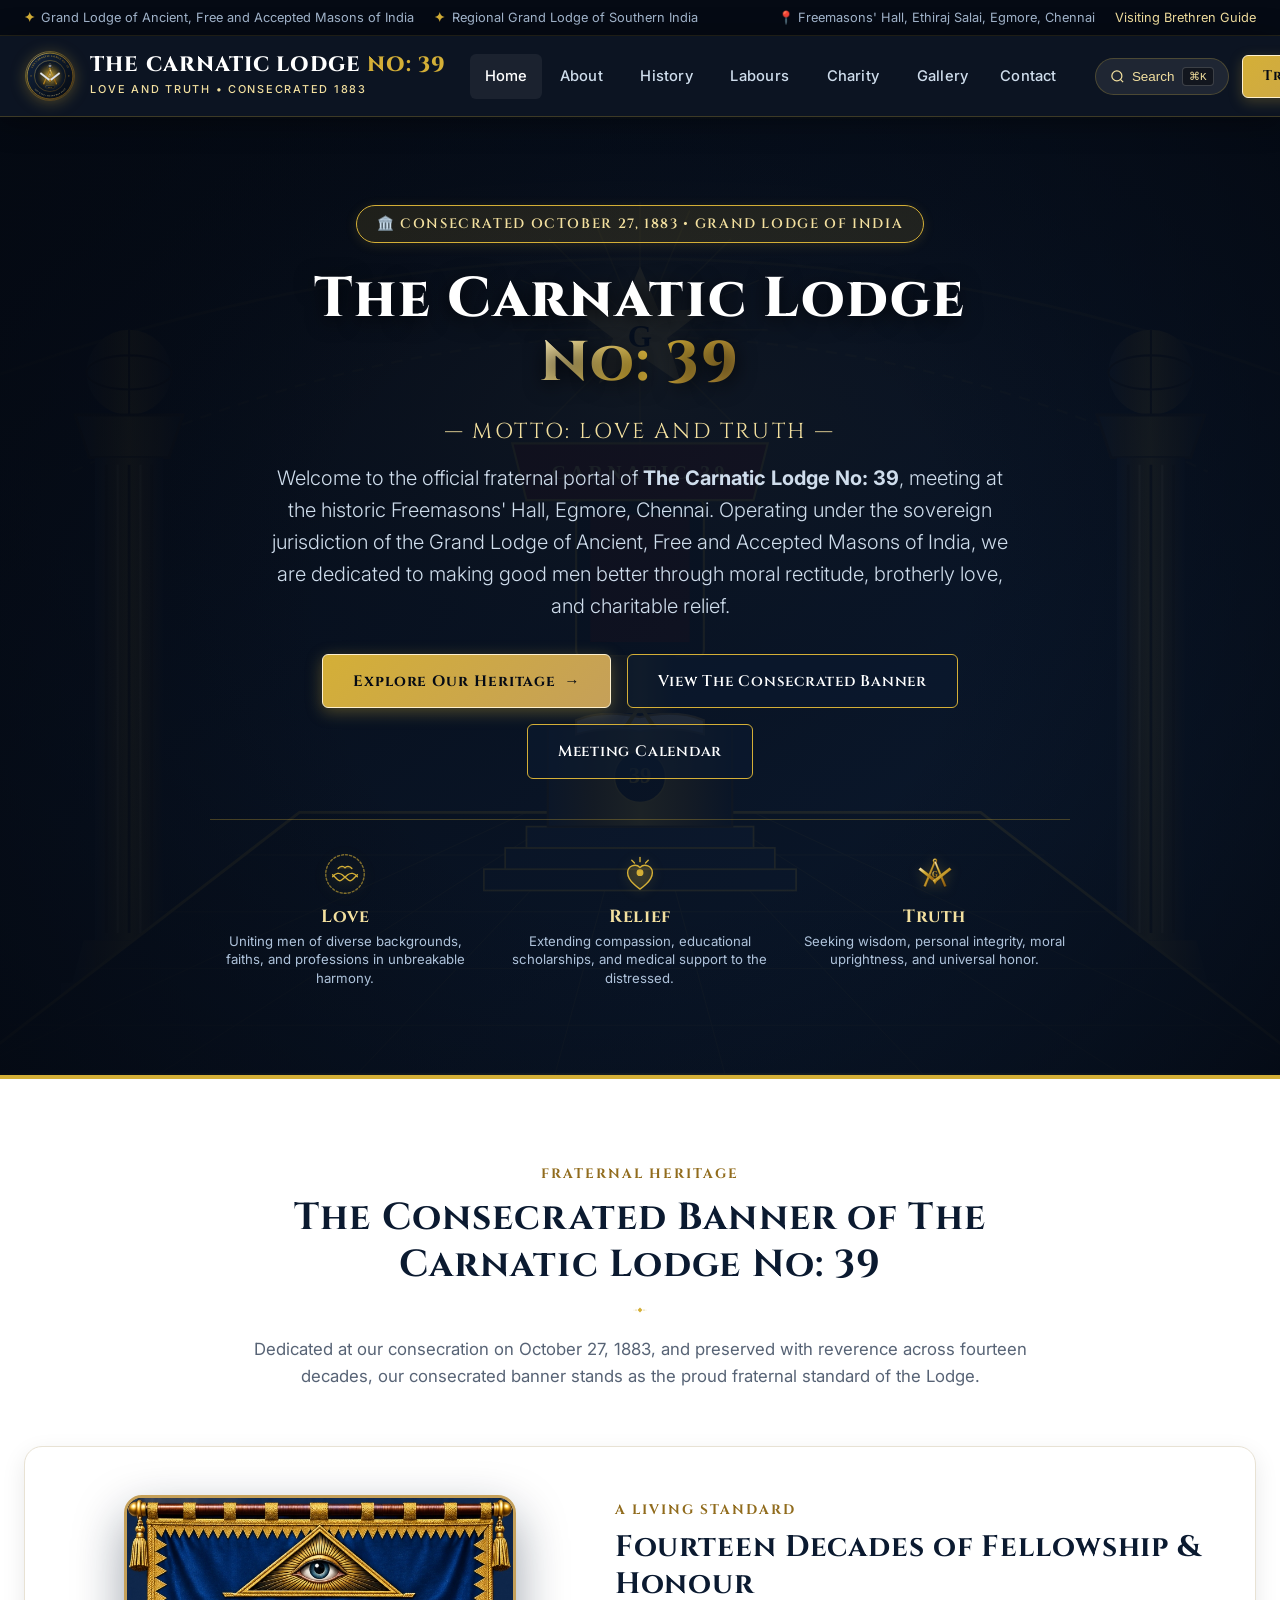
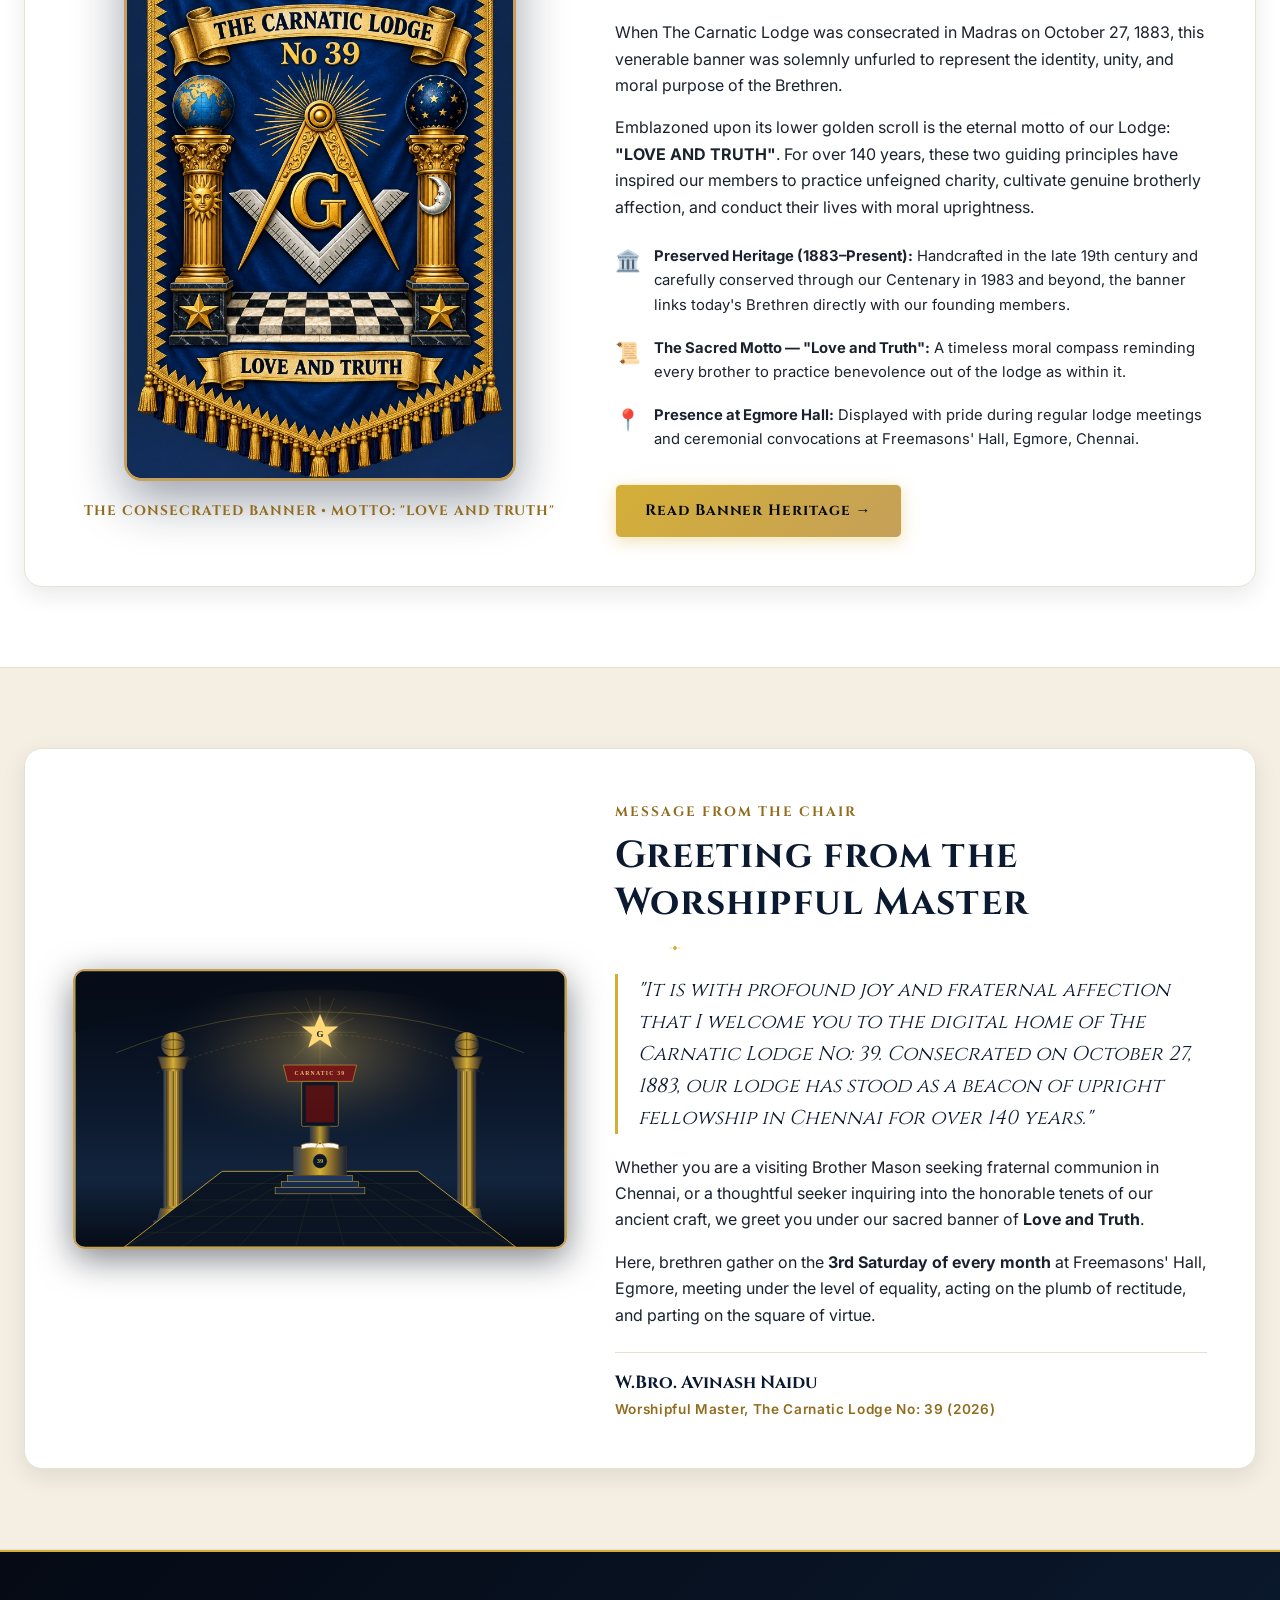
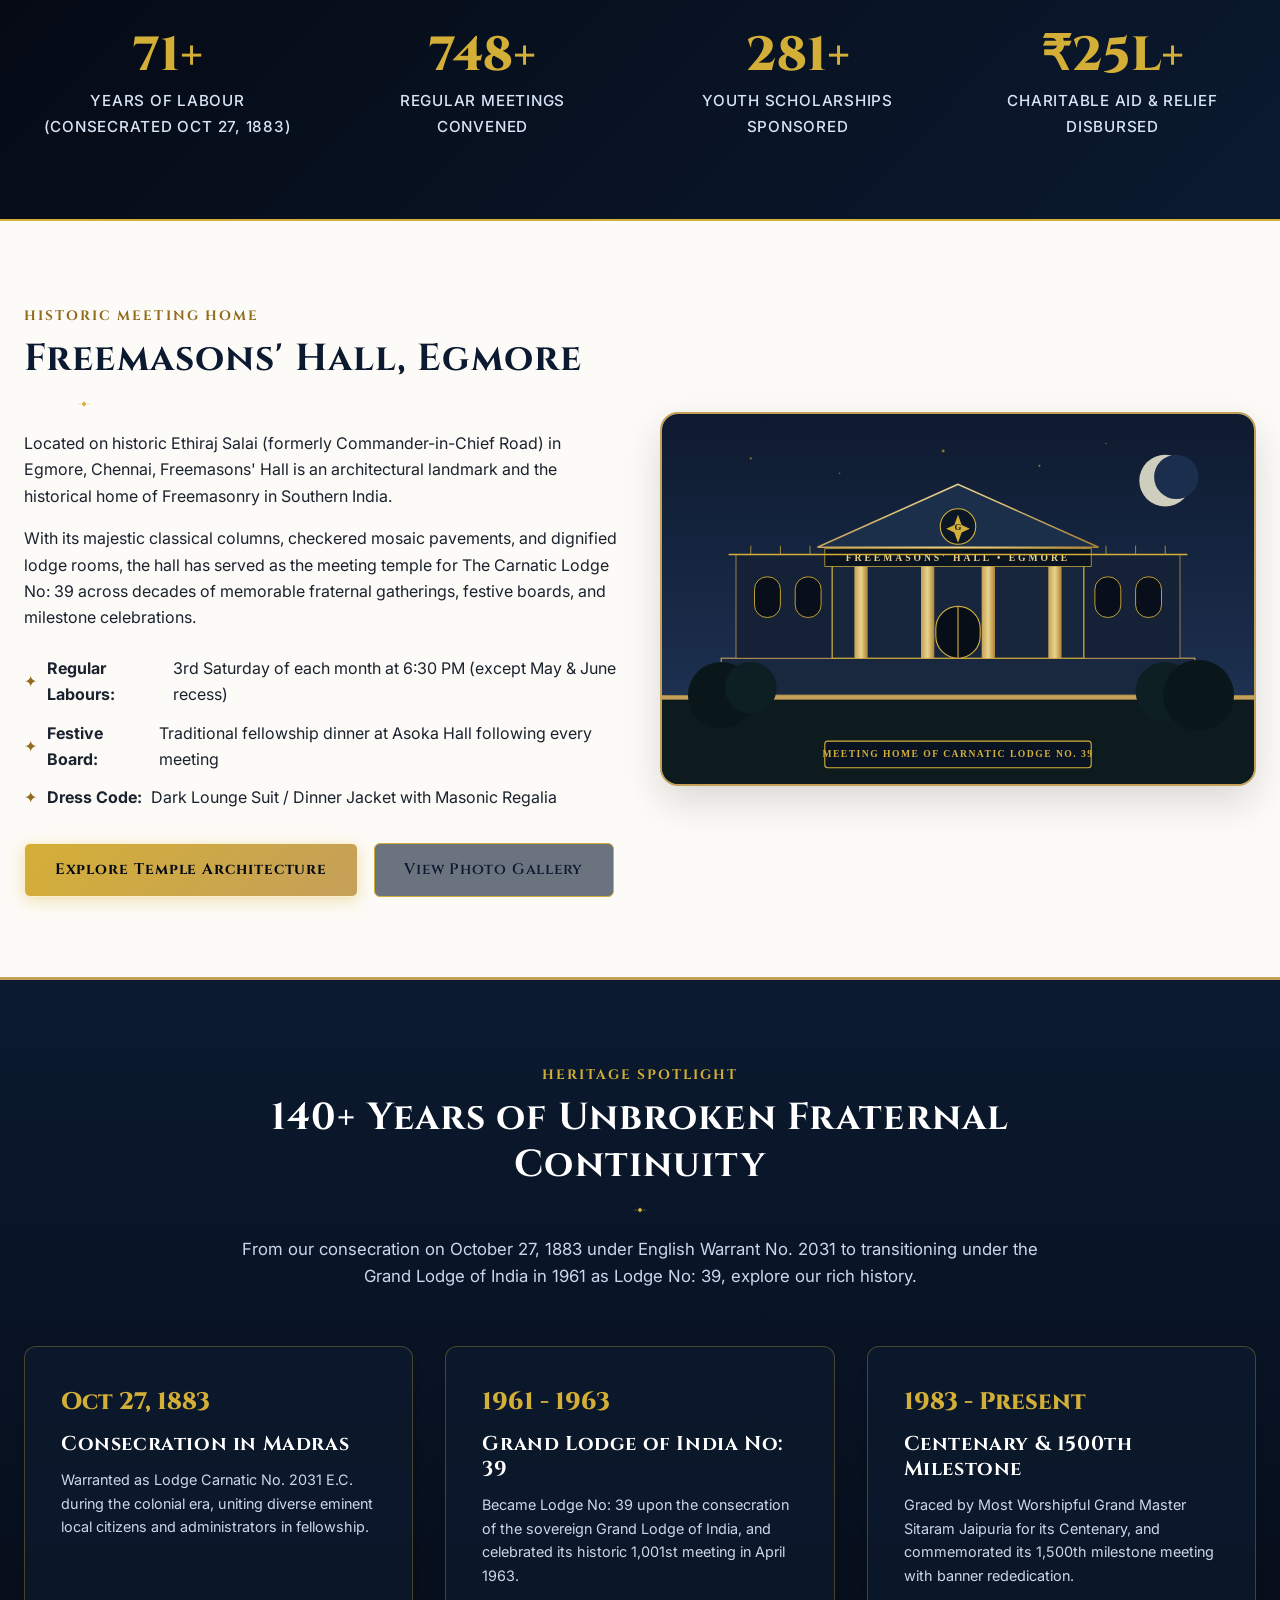
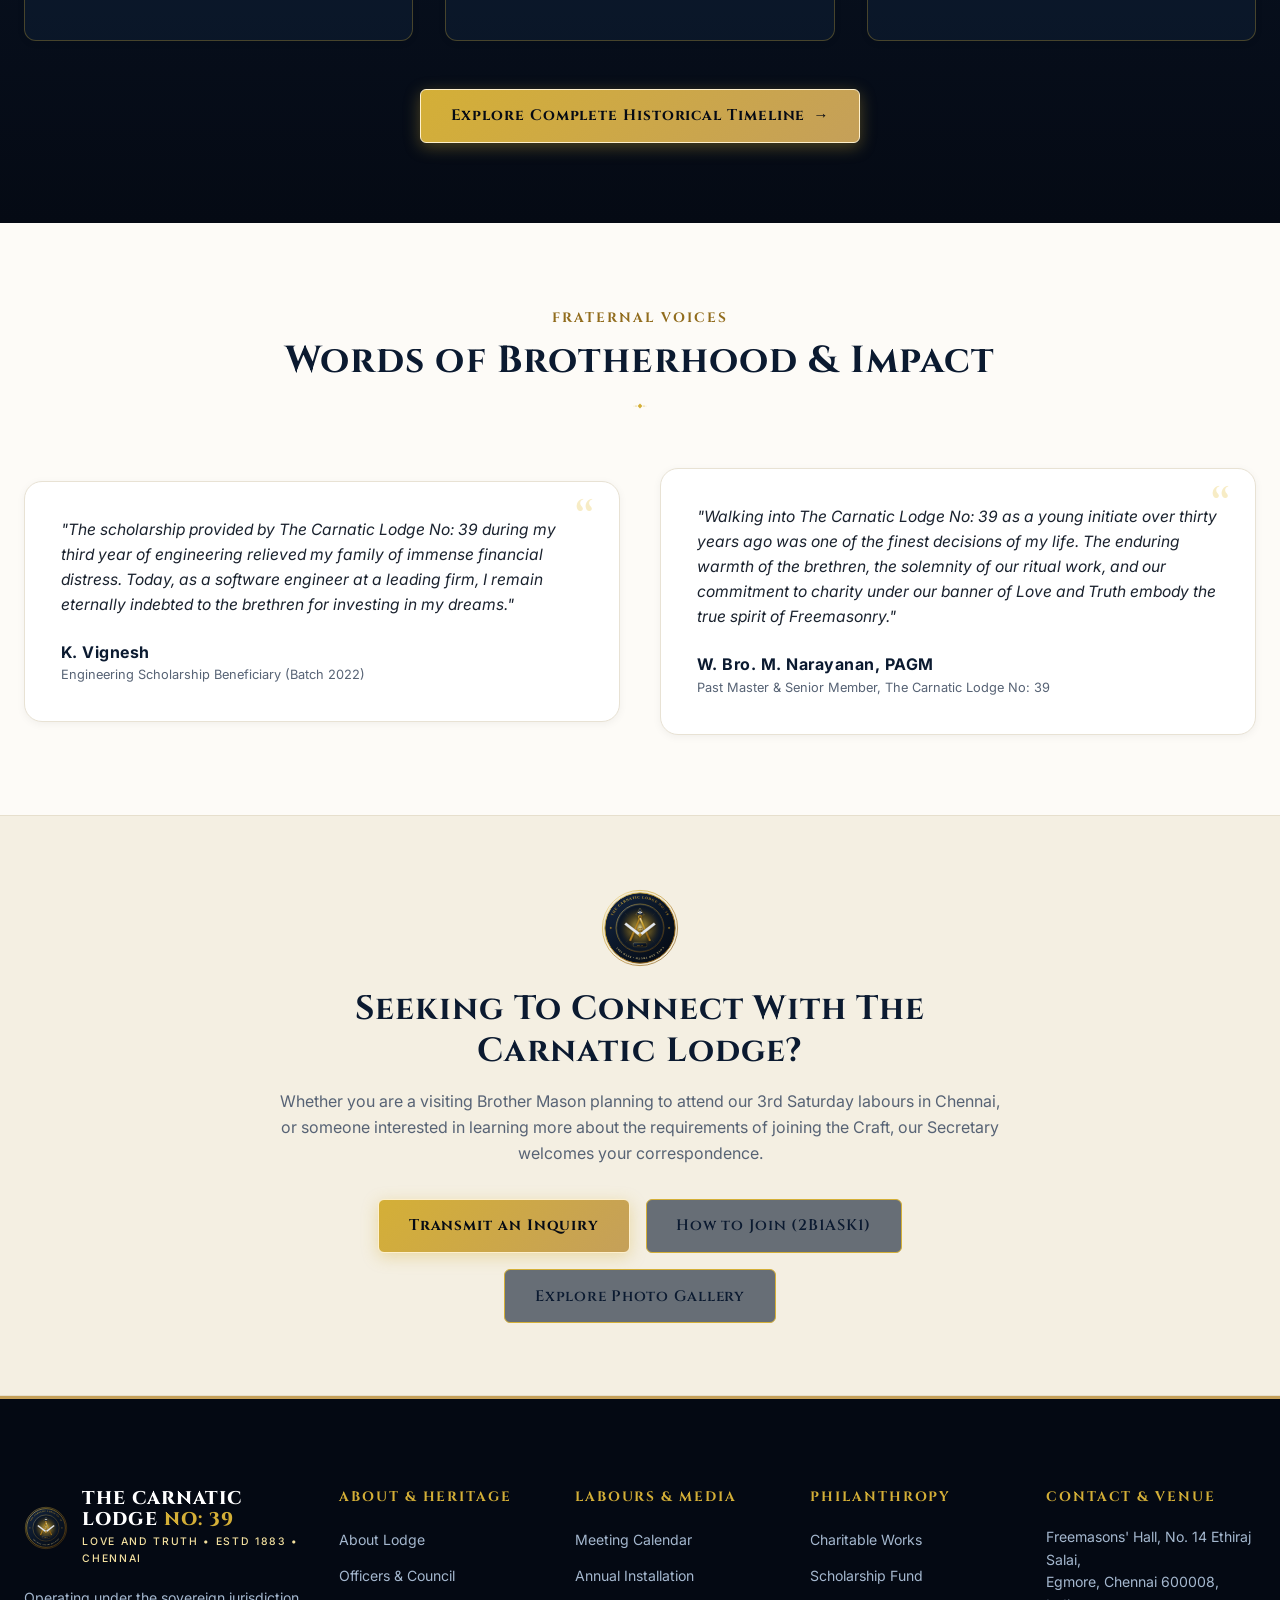
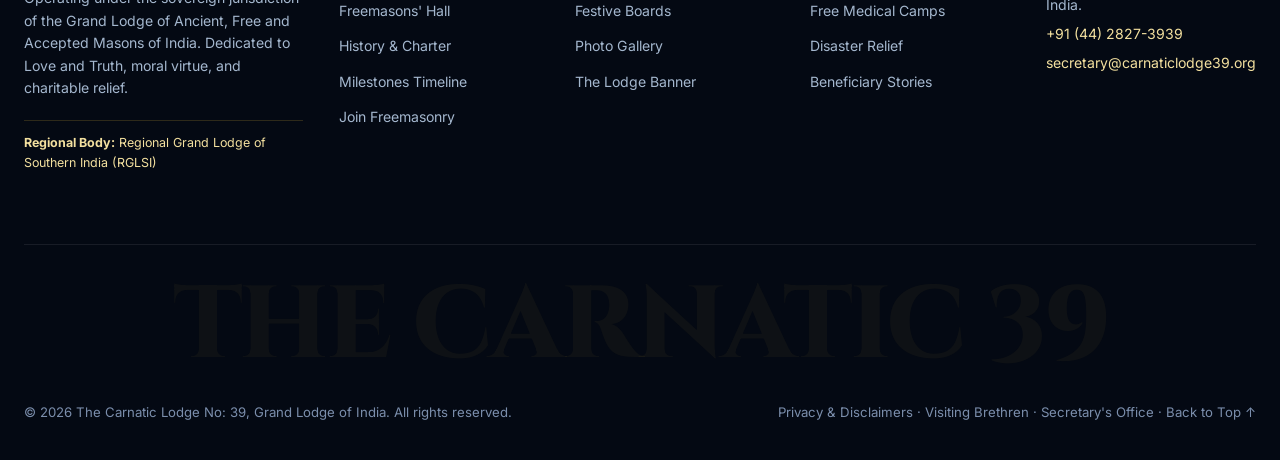
==== commit 040d9774: "Fix mobile responsiveness: eliminate horizontal overflow, bulletproof drawer navigation and viewport" ====
--- a/index.html
+++ b/index.html
@@ -279,11 +279,11 @@
           </p>
         </div>
 
-        <div class="feature-box" style="grid-template-columns: 1fr 1.25fr; gap: 3.5rem; align-items: center;">
+        <div class="feature-box banner-feature-box">
           <!-- Banner Image Frame -->
           <div style="text-align: center;">
             <div style="border-radius: var(--radius-lg); overflow: hidden; box-shadow: 0 20px 50px rgba(11, 26, 48, 0.4); border: 3px solid var(--color-gold-antique); display: inline-block; background: #070e1a;">
-              <img src="images/the-carnatic-lodge-39-banner.jpg" alt="Official Consecrated Banner of The Carnatic Lodge No: 39" style="max-height: 580px; width: auto; object-fit: contain;">
+              <img src="images/the-carnatic-lodge-39-banner.jpg" alt="Official Consecrated Banner of The Carnatic Lodge No: 39" style="max-height: 580px; width: 100%; max-width: 100%; object-fit: contain;">
             </div>
             <p style="font-family: var(--font-serif); font-size: 0.85rem; color: var(--color-gold-deep); margin-top: 0.75rem; font-weight: 700; letter-spacing: 0.08em;">
               THE CONSECRATED BANNER • MOTTO: "LOVE AND TRUTH"
--- a/css/style.css
+++ b/css/style.css
@@ -71,6 +71,9 @@
 html {
   scroll-behavior: smooth;
   font-size: 16px;
+  overflow-x: hidden;
+  max-width: 100vw;
+  width: 100%;
 }
 
 body {
@@ -81,6 +84,14 @@
   -webkit-font-smoothing: antialiased;
   -moz-osx-font-smoothing: grayscale;
   overflow-x: hidden;
+  max-width: 100vw;
+  width: 100%;
+  position: relative;
+}
+
+body.menu-open {
+  overflow: hidden;
+  touch-action: none;
 }
 
 h1, h2, h3, h4, h5, h6 {
@@ -181,9 +192,7 @@
   position: sticky;
   top: 0;
   z-index: 1000;
-  background: rgba(8, 16, 30, 0.94);
-  backdrop-filter: blur(18px) saturate(1.4);
-  -webkit-backdrop-filter: blur(18px) saturate(1.4);
+  background: rgba(8, 16, 30, 0.98);
   border-bottom: 1px solid rgba(212, 175, 55, 0.25);
   box-shadow: 0 4px 30px rgba(0, 0, 0, 0.4);
   transition: background var(--transition-normal), box-shadow var(--transition-normal);
@@ -191,7 +200,7 @@
 }
 
 .mm-header.scrolled {
-  background: rgba(5, 10, 20, 0.98);
+  background: #050a14;
   box-shadow: 0 10px 35px rgba(0, 0, 0, 0.6);
   border-bottom-color: var(--color-gold-antique);
 }
@@ -538,17 +547,45 @@
   background: none;
   border: none;
   cursor: pointer;
-  padding: 0.5rem;
-  z-index: 1001;
+  padding: 0;
+  width: 44px;
+  height: 44px;
+  flex-direction: column;
+  justify-content: center;
+  align-items: center;
+  z-index: 100001;
+  border-radius: var(--radius-sm);
+  transition: background var(--transition-fast);
+}
+
+.mm-hamburger:hover,
+.mm-hamburger:focus-visible {
+  background: rgba(255, 255, 255, 0.06);
 }
 
 .mm-hamburger-line {
   display: block;
-  width: 25px;
+  width: 24px;
   height: 2px;
-  margin: 5px 0;
+  margin: 3px 0;
   background-color: var(--color-gold-primary);
+  border-radius: 2px;
   transition: all var(--transition-fast);
+}
+
+.banner-feature-box {
+  display: grid;
+  grid-template-columns: 1fr 1.25fr;
+  gap: 3rem;
+  align-items: center;
+}
+
+@media (max-width: 900px) {
+  .banner-feature-box {
+    grid-template-columns: 1fr !important;
+    gap: 2rem !important;
+    padding: 1.5rem !important;
+  }
 }
 
 /* ==========================================================================
@@ -647,13 +684,15 @@
 .mm-footer__big {
   font-family: var(--font-serif);
   font-weight: 800;
-  font-size: clamp(50px, 12.5vw, 195px);
-  line-height: 0.88;
-  letter-spacing: -0.04em;
+  font-size: clamp(24px, 8vw, 180px);
+  line-height: 0.9;
+  letter-spacing: -0.03em;
   color: rgba(212, 175, 55, 0.05);
-  margin: 45px 0 15px;
+  margin: 35px 0 15px;
   white-space: nowrap;
   overflow: hidden;
+  max-width: 100%;
+  text-overflow: clip;
   user-select: none;
   pointer-events: none;
   text-align: center;
--- a/css/responsive.css
+++ b/css/responsive.css
@@ -1,41 +1,112 @@
 /* ==========================================================================
    CARNATIC LODGE NO. 39 - RESPONSIVE STYLESHEET
-   Mobile, Tablet, and Touch Layout Adaptations
+   Mobile-First Hardened Layout & Drawer Navigation
    ========================================================================== */
 
-/* Tablets & Smaller Desktops (Max 1100px) */
+/* Universal Mobile Safety: Prevent any element from blowing out the viewport */
+*, *::before, *::after {
+  max-width: 100%;
+}
+
+img, svg, video, canvas, iframe {
+  max-width: 100%;
+  height: auto;
+}
+
+/* ==========================================================================
+   TABLETS & SMALLER DESKTOPS (Max 1100px)
+   ========================================================================== */
 @media (max-width: 1100px) {
   :root {
     --max-width: 980px;
   }
 
   .hero-title {
-    font-size: 2.9rem;
-  }
-
-  /* Switch Navigation to Mobile Drawer */
+    font-size: 2.8rem;
+  }
+
+  /* Hamburger Toggle Display */
+  .mm-hamburger {
+    display: inline-flex;
+    position: relative;
+    z-index: 100001;
+  }
+
+  .mm-hamburger.active .mm-hamburger-line:nth-child(1) {
+    transform: translateY(7px) rotate(45deg);
+  }
+
+  .mm-hamburger.active .mm-hamburger-line:nth-child(2) {
+    opacity: 0;
+    transform: scaleX(0);
+  }
+
+  .mm-hamburger.active .mm-hamburger-line:nth-child(3) {
+    transform: translateY(-7px) rotate(-45deg);
+  }
+
+  /* Mobile Drawer Backdrop */
+  .mm-nav-backdrop {
+    position: fixed;
+    top: 0;
+    left: 0;
+    right: 0;
+    bottom: 0;
+    width: 100vw;
+    height: 100vh;
+    height: 100dvh;
+    background: rgba(3, 7, 18, 0.78);
+    -webkit-backdrop-filter: blur(6px);
+    backdrop-filter: blur(6px);
+    z-index: 99998;
+    opacity: 0;
+    visibility: hidden;
+    pointer-events: none;
+    transition: opacity 0.32s ease, visibility 0.32s ease;
+  }
+
+  .mm-nav-backdrop.active {
+    opacity: 1;
+    visibility: visible;
+    pointer-events: auto;
+  }
+
+  /* Hardened Mobile Drawer (Zero Layout Expansion) */
   .mm-nav {
     position: fixed;
-    top: 80px;
-    right: -100%;
-    width: 320px;
-    height: calc(100vh - 80px);
-    background: rgba(6, 12, 22, 0.98);
-    -webkit-backdrop-filter: blur(20px);
-    backdrop-filter: blur(20px);
+    top: 0;
+    right: 0;
+    bottom: 0;
+    width: min(320px, 86vw);
+    height: 100vh;
+    height: 100dvh;
+    background: #070e1c;
     border-left: 2px solid var(--color-gold-antique);
     flex-direction: column;
     align-items: flex-start;
-    padding: 2rem 1.5rem;
-    gap: 0.5rem;
-    box-shadow: -10px 0 35px rgba(0, 0, 0, 0.7);
-    transition: right var(--transition-normal);
-    z-index: 999;
+    padding: 5rem 1.4rem 2.5rem;
+    gap: 0.35rem;
+    box-shadow: -12px 0 45px rgba(0, 0, 0, 0.85);
+    z-index: 99999;
     overflow-y: auto;
+    -webkit-overflow-scrolling: touch;
+    overscroll-behavior: contain;
+
+    /* Completely hide from layout and hit testing when closed */
+    transform: translateX(105%);
+    visibility: hidden;
+    pointer-events: none;
+    opacity: 0;
+    transition: transform 0.35s cubic-bezier(0.16, 1, 0.3, 1), 
+                opacity 0.25s ease, 
+                visibility 0.35s ease;
   }
 
   .mm-nav.open {
-    right: 0;
+    transform: translateX(0);
+    visibility: visible;
+    pointer-events: auto;
+    opacity: 1;
   }
 
   .mm-nav > li {
@@ -52,7 +123,7 @@
     color: var(--color-white);
   }
 
-  /* Mega menu expands inline inside drawer on mobile */
+  /* Mega Menu Expands Inline Inside Drawer on Mobile */
   .mm-mega {
     position: static;
     transform: none !important;
@@ -60,9 +131,10 @@
     visibility: visible !important;
     display: none;
     width: 100% !important;
+    max-width: 100% !important;
     grid-template-columns: 1fr !important;
     padding: 0.75rem 0.5rem;
-    background: rgba(255, 255, 255, 0.03);
+    background: rgba(255, 255, 255, 0.04);
     border: 1px solid rgba(212, 175, 55, 0.2);
     box-shadow: none;
     margin-top: 0.4rem;
@@ -74,31 +146,15 @@
   }
 
   .mm-mega__feat {
-    display: none; /* Hide side panel on mobile for cleaner drawer */
+    display: none;
   }
 
   .mm-mega__links a {
     padding: 8px 10px;
   }
 
-  .mm-hamburger {
-    display: block;
-  }
-
-  .mm-hamburger.active .mm-hamburger-line:nth-child(1) {
-    transform: translateY(7px) rotate(45deg);
-  }
-
-  .mm-hamburger.active .mm-hamburger-line:nth-child(2) {
-    opacity: 0;
-  }
-
-  .mm-hamburger.active .mm-hamburger-line:nth-child(3) {
-    transform: translateY(-7px) rotate(-45deg);
-  }
-
   .mm-header__actions .mm-btn-cta {
-    display: none; /* Accessible in the mobile drawer */
+    display: none;
   }
 
   .mm-nav-actions-mobile {
@@ -142,14 +198,56 @@
   }
 }
 
-/* Tablets (Max 860px) */
+/* ==========================================================================
+   TABLETS (Max 860px)
+   ========================================================================== */
 @media (max-width: 860px) {
   .top-bar-left {
-    display: none;
+    display: none !important;
+  }
+
+  .top-bar {
+    padding: 0.4rem 0;
   }
 
   .top-bar .container {
     justify-content: center;
+    text-align: center;
+    padding-left: 0.75rem;
+    padding-right: 0.75rem;
+  }
+
+  .top-bar-right {
+    justify-content: center;
+    flex-wrap: wrap;
+    gap: 0.4rem 0.85rem;
+    font-size: 0.75rem;
+    max-width: 100%;
+  }
+
+  .top-bar-right a {
+    display: none;
+  }
+
+  .mm-header__in {
+    height: 68px;
+    gap: 0.75rem;
+    padding-left: 1rem;
+    padding-right: 1rem;
+  }
+
+  .mm-logo-crest {
+    width: 44px;
+    height: 44px;
+  }
+
+  .mm-logo-name {
+    font-size: 1.12rem;
+  }
+
+  .mm-logo-sub {
+    font-size: 0.6rem;
+    letter-spacing: 0.12em;
   }
 
   /* Timeline Mobile Mode (Single Left Spine) */
@@ -201,40 +299,127 @@
   }
 }
 
-/* Mobile Phones (Max 600px) */
+/* ==========================================================================
+   SMARTPHONES (Max 600px)
+   ========================================================================== */
 @media (max-width: 600px) {
+  .top-bar-right .top-bar-item {
+    font-size: 0.72rem;
+    line-height: 1.35;
+    text-align: center;
+  }
+
+  .mm-header__in {
+    height: 62px;
+    padding-left: 0.75rem;
+    padding-right: 0.75rem;
+  }
+
+  .mm-logo {
+    gap: 0.6rem;
+    max-width: calc(100% - 85px);
+  }
+
+  .mm-logo-crest {
+    width: 38px;
+    height: 38px;
+  }
+
+  .mm-logo-name {
+    font-size: 0.95rem;
+    line-height: 1.15;
+    white-space: nowrap;
+    overflow: hidden;
+    text-overflow: ellipsis;
+  }
+
+  .mm-logo-sub {
+    font-size: 0.52rem;
+    letter-spacing: 0.08em;
+    white-space: nowrap;
+    overflow: hidden;
+    text-overflow: ellipsis;
+  }
+
+  .mm-header__actions {
+    gap: 0.35rem;
+  }
+
   .hero {
     min-height: auto;
-    padding: 3.5rem 0 3rem;
+    padding: 2.75rem 0 2.5rem;
+  }
+
+  .hero-badge {
+    display: inline-block;
+    max-width: 100%;
+    white-space: normal;
+    text-align: center;
+    font-size: 0.72rem;
+    letter-spacing: 0.06em;
+    line-height: 1.4;
+    padding: 0.4rem 0.9rem;
+    margin-bottom: 1.25rem;
+    border-radius: var(--radius-md);
   }
 
   .hero-title {
-    font-size: 2.2rem;
+    font-size: 1.85rem;
+    line-height: 1.22;
+    word-break: break-word;
+  }
+
+  .hero-motto {
+    font-size: 0.88rem;
+    letter-spacing: 0.1em;
+    margin-top: 0.5rem;
+    display: block;
   }
 
   .hero-subtitle {
-    font-size: 1rem;
+    font-size: 0.95rem;
+    line-height: 1.55;
+    margin-bottom: 1.75rem;
+  }
+
+  .hero-actions {
+    display: flex;
+    flex-direction: column;
+    gap: 0.75rem;
+    width: 100%;
+    max-width: 300px;
+    margin: 1.5rem auto 0;
+  }
+
+  .hero-actions .btn {
+    width: 100%;
+    justify-content: center;
+    padding: 0.85rem 1.25rem;
   }
 
   .hero-pillars-strip {
     grid-template-columns: 1fr;
-    gap: 1.5rem;
+    gap: 1.25rem;
   }
 
   .page-banner {
-    padding: 3.25rem 0 2.5rem;
+    padding: 2.75rem 0 2.25rem;
   }
 
   .page-banner-title {
-    font-size: 2rem;
+    font-size: 1.85rem;
+  }
+
+  .page-banner-desc {
+    font-size: 0.92rem;
   }
 
   .section {
-    padding: 3.5rem 0;
+    padding: 3rem 0;
   }
 
   .section-title {
-    font-size: 1.85rem;
+    font-size: 1.75rem;
   }
 
   .grid-2,
@@ -243,7 +428,7 @@
   .officers-grid,
   .gallery-grid {
     grid-template-columns: 1fr;
-    gap: 1.5rem;
+    gap: 1.25rem;
   }
 
   .form-grid-2 {
@@ -252,15 +437,15 @@
   }
 
   .form-card {
-    padding: 1.5rem;
+    padding: 1.25rem;
   }
 
   .stats-strip {
-    padding: 2.5rem 0;
+    padding: 2.25rem 0;
   }
 
   .stat-number {
-    font-size: 2.4rem;
+    font-size: 2.2rem;
   }
 
   .mm-footer__top {
@@ -285,6 +470,39 @@
   }
 
   .search-modal-backdrop {
-    padding: 2rem 1rem;
+    padding: 1.5rem 1rem;
   }
 }
+
+/* ==========================================================================
+   ULTRA-COMPACT MOBILE (Max 380px - iPhone SE, Galaxy A-series)
+   ========================================================================== */
+@media (max-width: 380px) {
+  .mm-header__in {
+    padding-left: 0.5rem;
+    padding-right: 0.5rem;
+  }
+
+  .mm-logo-crest {
+    width: 32px;
+    height: 32px;
+  }
+
+  .mm-logo-name {
+    font-size: 0.85rem;
+  }
+
+  .mm-logo-sub {
+    font-size: 0.46rem;
+    letter-spacing: 0.05em;
+  }
+
+  .hero-title {
+    font-size: 1.6rem;
+  }
+
+  .hero-badge {
+    font-size: 0.65rem;
+    padding: 0.35rem 0.65rem;
+  }
+}
